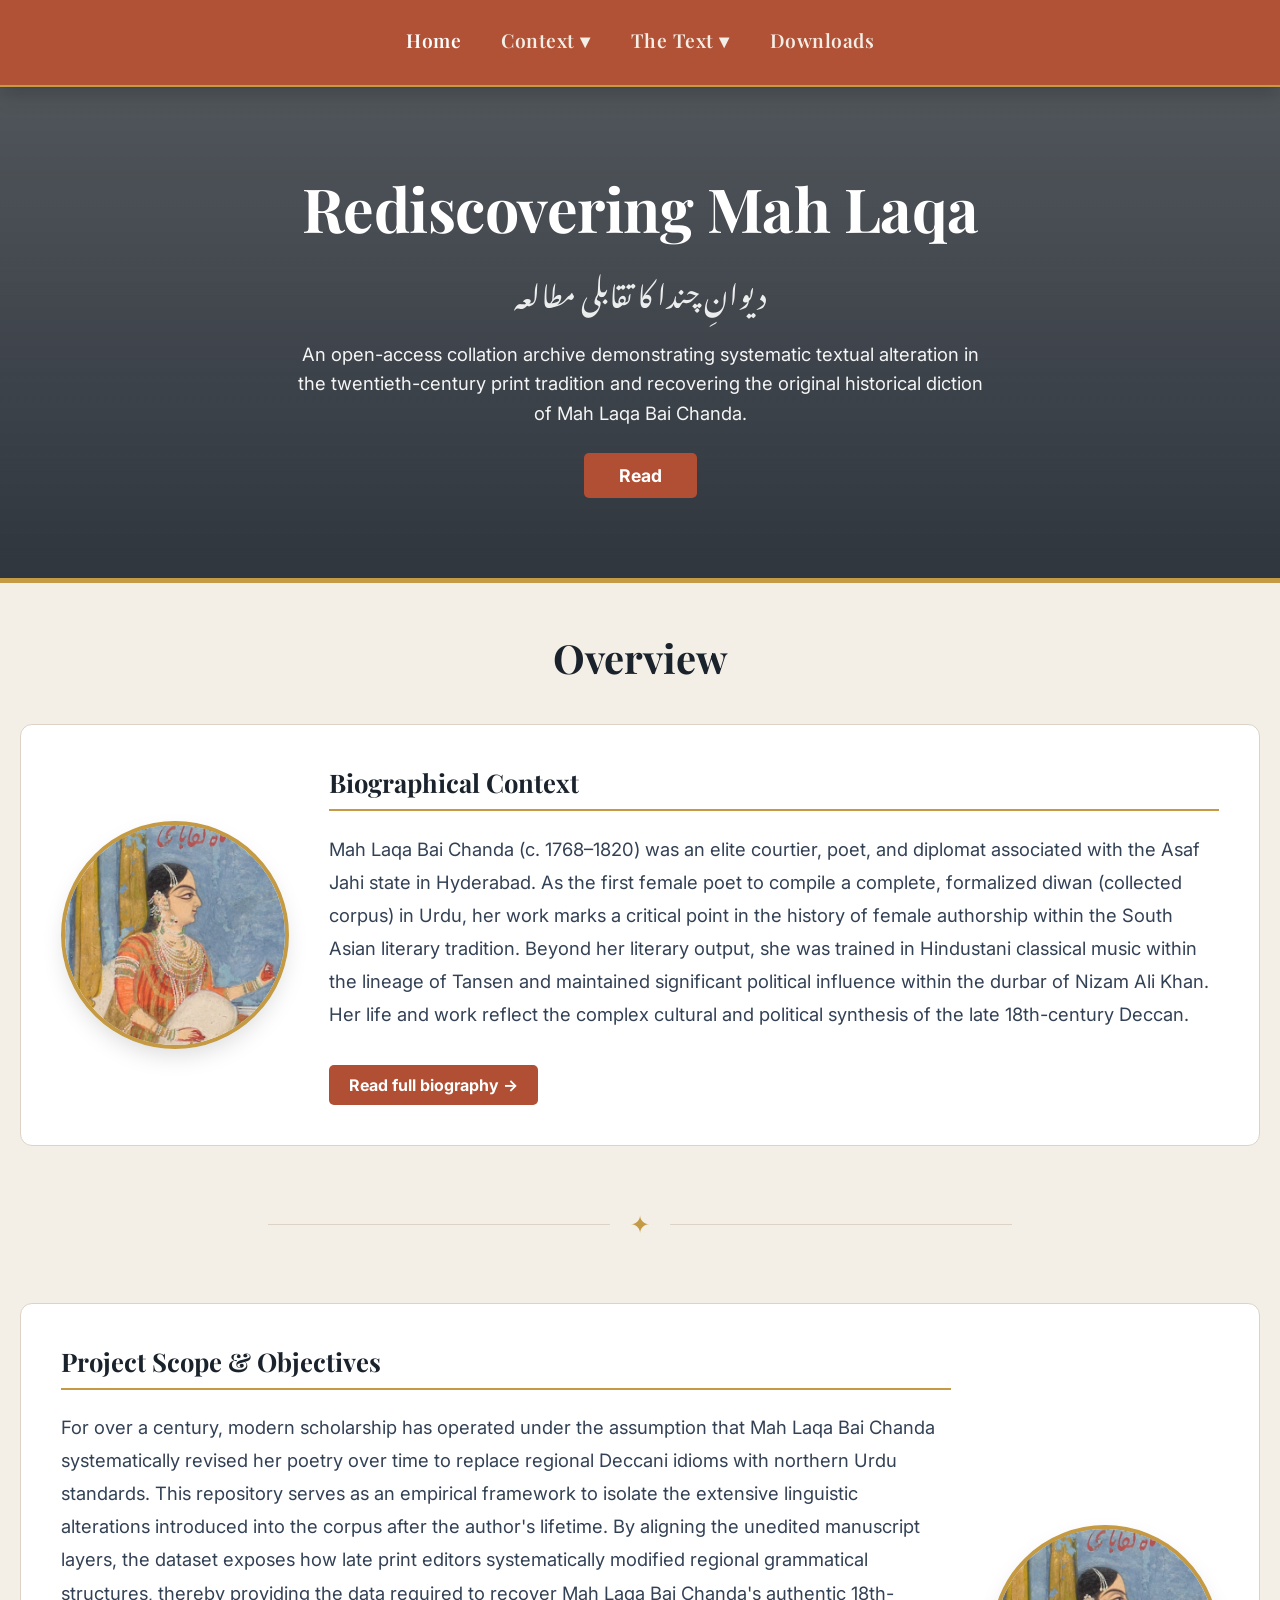
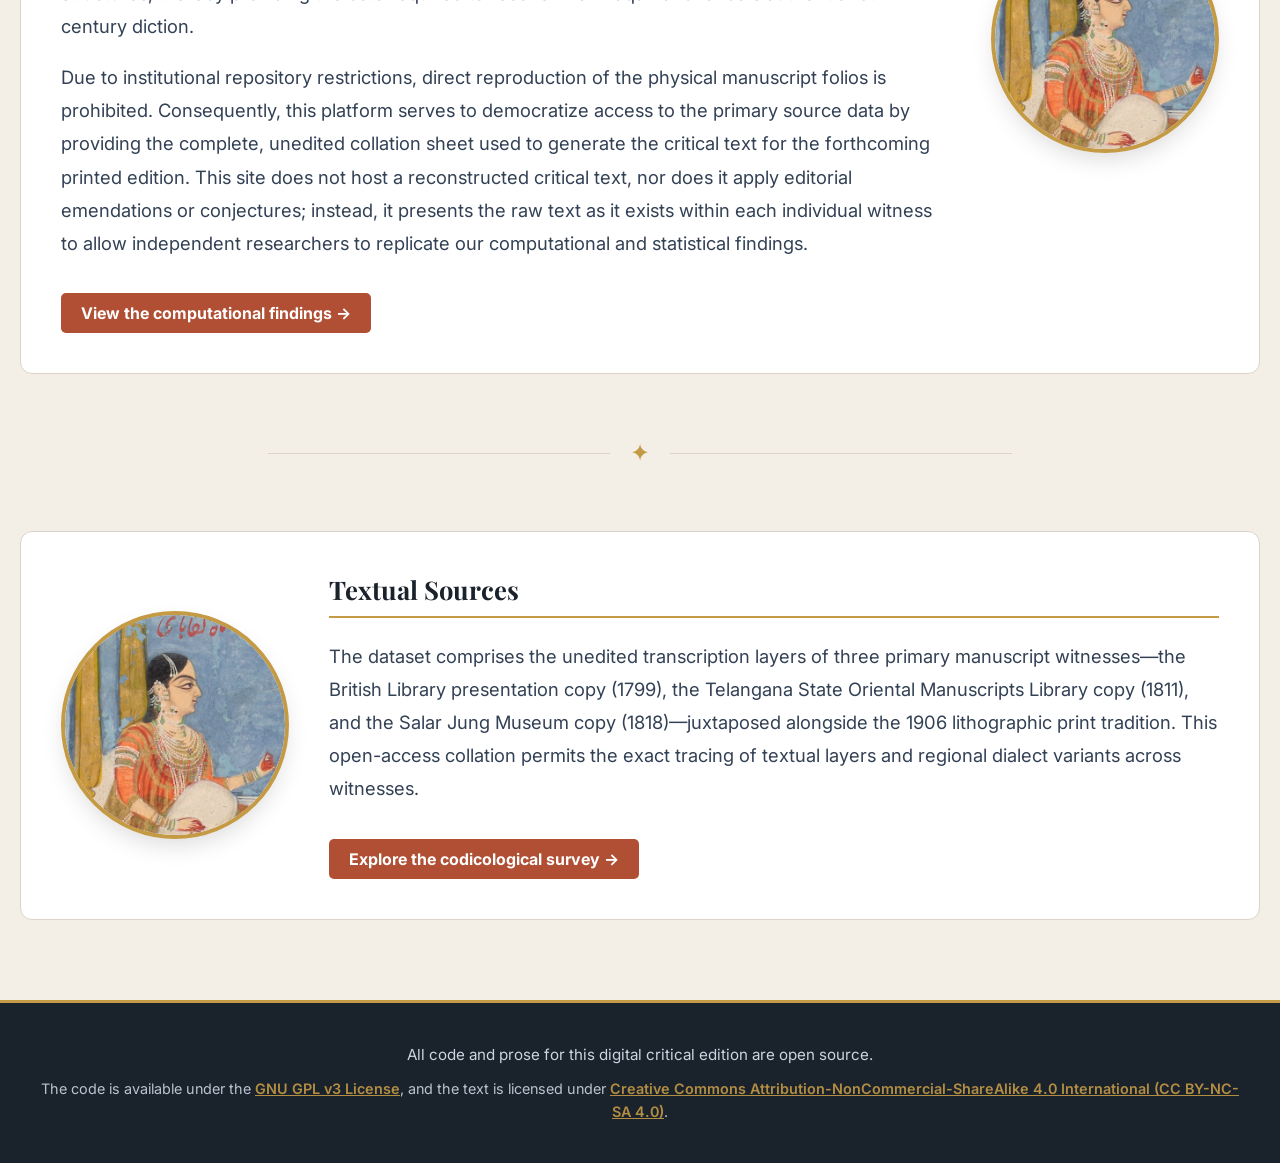
==== index.html @ 29f17f65 "adding more images to index page" ====
<!DOCTYPE html>
<html lang="en">
<head>
    <meta charset="UTF-8">
    <meta name="viewport" content="width=device-width, initial-scale=1.0">
    <title>Rediscovering Mah Laqa - A Critical Edition</title>
    <link rel="preconnect" href="https://fonts.googleapis.com">
    <link rel="preconnect" href="https://fonts.gstatic.com" crossorigin>
    <link href="https://fonts.googleapis.com/css2?family=Inter:wght@400;600;700&family=Playfair+Display:wght@600;700&family=Noto+Nastaliq+Urdu:wght@400;700&display=swap" rel="stylesheet">
    <link rel="stylesheet" href="style.css">
</head>
<body>

    <nav class="site-nav">
        <button class="menu-toggle" id="mobile-menu" aria-label="Toggle navigation">
            ☰
        </button>
        
        <ul class="nav-links" id="nav-links">
            <li><a href="index.html" class="active">Home</a></li>
            
            <li class="dropdown">
                <a href="#" class="dropbtn">Context ▾</a>
                <div class="dropdown-content">
                    <a href="about.html">About Mah Laqa</a>
                    <a href="bibliography.html">Bibliography & Links</a>
                    <a href="gallery.html">Visual Archive</a>
                </div>
            </li>

            <li class="dropdown">
                <a href="#" class="dropbtn">The Text ▾</a>
                <div class="dropdown-content">
                    <a href="sources.html">The Witnesses</a>
                    <a href="view.html">Interactive Collation</a>
                    <a href="analysis.html">Computational Analysis</a>
                </div>
            </li>

            <li><a href="downloads.html">Downloads</a></li>
        </ul>
    </nav>

    <div class="hero">
        <h1 style="font-family: 'Playfair Display', serif; font-size: 3.8rem; margin-bottom: 5px;">Rediscovering Mah Laqa</h1>
        <p style="font-family: 'Noto Nastaliq Urdu', serif; font-size: 1.8rem; direction: rtl; margin-top: 0; margin-bottom: 10px;">دیوانِ چندا کا تقابلی مطالعہ</p>
        <p style="font-family: 'Inter', sans-serif; font-size: 1.15rem; max-width: 700px; margin: 15px auto 25px auto; line-height: 1.6; opacity: 0.95;">
            An open-access collation archive demonstrating systematic textual alteration in the twentieth-century print tradition and recovering the original historical diction of Mah Laqa Bai Chanda.
        </p>
        <a href="view.html" style="display: inline-block; padding: 12px 35px; background: rgba(176, 79, 51, 1); color: white; text-decoration: none; border-radius: 5px; font-weight: bold; font-family: 'Inter', sans-serif; font-size: 1.1rem; transition: background-color 0.2s;">Read</a>
    </div>

    <div class="container">
        
        <h2 style="text-align: center; font-family: 'Playfair Display', serif; font-size: 2.5rem; color: var(--primary); margin-top: 20px; margin-bottom: 40px;">Overview</h2>
        
        <div class="bio-section">
            <img src="portrait.png" alt="Mah Laqa Bai Chanda" class="bio-image">
            <div>
                <h2 style="color: var(--primary); margin-top: 0; border-bottom: 2px solid var(--accent); padding-bottom: 10px; font-family: 'Playfair Display', serif; font-size: 1.6rem;">Biographical Context</h2>
                <p style="font-size: 1.15rem; line-height: 1.8;">Mah Laqa Bai Chanda (c. 1768–1820) was an elite courtier, poet, and diplomat associated with the Asaf Jahi state in Hyderabad. As the first female poet to compile a complete, formalized diwan (collected corpus) in Urdu, her work marks a critical point in the history of female authorship within the South Asian literary tradition. Beyond her literary output, she was trained in Hindustani classical music within the lineage of Tansen and maintained significant political influence within the durbar of Nizam Ali Khan. Her life and work reflect the complex cultural and political synthesis of the late 18th-century Deccan.</p>
                <a href="about.html" style="display: inline-block; margin-top: 15px; padding: 10px 20px; background: rgba(176, 79, 51, 1); color: white; text-decoration: none; border-radius: 5px; font-weight: bold; font-family: 'Inter', sans-serif;">Read full biography →</a>
            </div>
        </div>

        <div class="ornate-divider"><span>✦</span></div>

        <div class="bio-section bio-reverse">
            <img src="portrait.png" alt="Project Scope" class="bio-image">
            <div>
                <h2 style="color: var(--primary); margin-top: 0; border-bottom: 2px solid var(--accent); padding-bottom: 10px; font-family: 'Playfair Display', serif; font-size: 1.6rem;">Project Scope & Objectives</h2>
                <p style="font-size: 1.15rem; line-height: 1.8;">For over a century, modern scholarship has operated under the assumption that Mah Laqa Bai Chanda systematically revised her poetry over time to replace regional Deccani idioms with northern Urdu standards. This repository serves as an empirical framework to isolate the extensive linguistic alterations introduced into the corpus after the author's lifetime. By aligning the unedited manuscript layers, the dataset exposes how late print editors systematically modified regional grammatical structures, thereby providing the data required to recover Mah Laqa Bai Chanda's authentic 18th-century diction.</p>
                <p style="font-size: 1.15rem; line-height: 1.8;">Due to institutional repository restrictions, direct reproduction of the physical manuscript folios is prohibited. Consequently, this platform serves to democratize access to the primary source data by providing the complete, unedited collation sheet used to generate the critical text for the forthcoming printed edition. This site does not host a reconstructed critical text, nor does it apply editorial emendations or conjectures; instead, it presents the raw text as it exists within each individual witness to allow independent researchers to replicate our computational and statistical findings.</p>
                <a href="analysis.html" style="display: inline-block; margin-top: 15px; padding: 10px 20px; background: rgba(176, 79, 51, 1); color: white; text-decoration: none; border-radius: 5px; font-weight: bold; font-family: 'Inter', sans-serif;">View the computational findings →</a>
            </div>
        </div>

        <div class="ornate-divider"><span>✦</span></div>

        <div class="bio-section">
            <img src="portrait.png" alt="Textual Sources" class="bio-image">
            <div>
                <h2 style="color: var(--primary); margin-top: 0; border-bottom: 2px solid var(--accent); padding-bottom: 10px; font-family: 'Playfair Display', serif; font-size: 1.6rem;">Textual Sources</h2>
                <p style="font-size: 1.15rem; line-height: 1.8;">The dataset comprises the unedited transcription layers of three primary manuscript witnesses—the British Library presentation copy (1799), the Telangana State Oriental Manuscripts Library copy (1811), and the Salar Jung Museum copy (1818)—juxtaposed alongside the 1906 lithographic print tradition. This open-access collation permits the exact tracing of textual layers and regional dialect variants across witnesses.</p>
                <a href="sources.html" style="display: inline-block; margin-top: 15px; padding: 10px 20px; background: rgba(176, 79, 51, 1); color: white; text-decoration: none; border-radius: 5px; font-weight: bold; font-family: 'Inter', sans-serif;">Explore the codicological survey →</a>
            </div>
        </div>

    </div>

    <footer style="margin-top: 80px; padding: 40px 20px; background-color: var(--primary); color: #cbd5e1; text-align: center; font-size: 0.95rem; border-top: 3px solid var(--accent); line-height: 1.6; font-family: 'Inter', sans-serif;">
        <div style="max-width: 1200px; margin: 0 auto;">
            <p style="margin: 0 0 10px 0;">All code and prose for this digital critical edition are open source.</p>
            <p style="margin: 0; font-size: 0.9rem; opacity: 0.9;">
                The code is available under the <a href="https://www.gnu.org/licenses/gpl-3.0.html" target="_blank" rel="noopener" style="color: var(--accent); text-decoration: underline; font-weight: 600;">GNU GPL v3 License</a>, and the text is licensed under <a href="https://creativecommons.org/licenses/by-nc-sa/4.0/" target="_blank" rel="noopener" style="color: var(--accent); text-decoration: underline; font-weight: 600;">Creative Commons Attribution-NonCommercial-ShareAlike 4.0 International (CC BY-NC-SA 4.0)</a>.
            </p>
        </div>
    </footer>

    <script>
        document.addEventListener("DOMContentLoaded", function() {
            const mobileMenuBtn = document.getElementById('mobile-menu');
            const navLinks = document.getElementById('nav-links');

            if (mobileMenuBtn && navLinks) {
                ['click', 'touchstart'].forEach(function(evt) {
                    mobileMenuBtn.addEventListener(evt, function(e) {
                        e.preventDefault(); 
                        navLinks.classList.toggle('show');
                    }, { passive: false });
                });
            }
        });
    </script>
</body>
</html>
---- style.css ----
/* =========================================
   BASE STYLING & REFINED PALETTE
   ========================================= */
:root {
    /* Refined Primary: Deep Midnight Charcoal (Premium & Modern) */
    --primary: #1A222C;      
    --secondary: #334155;    /* Slate Grey for body text */
    --bg-color: #F4EFE6;     /* Terrace Cream/Parchment */
    --surface: #ffffff;      /* Pure white for table/cards */
    --border: #DCD3C6;       /* Warm Stone borders */
    --accent: #C49A45;       /* Mustard Gold (from Chanda's dupatta) */
}

body {
    font-family: 'Inter', -apple-system, BlinkMacSystemFont, sans-serif;
    margin: 0;
    padding: 0;
    background-color: var(--bg-color);
    color: var(--secondary);
    -webkit-font-smoothing: antialiased;
}

/* =========================================
   RESPONSIVE NAVIGATION & DROPDOWNS
   ========================================= */
.site-nav {
    background-color: rgba(176, 79, 51, 0.98); /* Terracotta Red */
    backdrop-filter: blur(12px);
    position: sticky;
    top: 0;
    z-index: 100;
    box-shadow: 0 4px 20px rgba(0,0,0,0.25);
    padding: 0 2rem;
    min-height: 85px; /* Taller, more substantial */
    display: flex;
    justify-content: center;
    align-items: center;
    border-bottom: 2px solid var(--accent); /* Gold strip */
}

.nav-links {
    list-style: none;
    margin: 0;
    padding: 0;
    display: flex;
    gap: 2.5rem;
    align-items: center;
}

.nav-links li {
    position: relative;
}

.nav-links a {
    color: #F4EFE6; /* Parchment color for inactive links */
    text-decoration: none;
    font-size: 1.2rem; /* Larger font */
    font-family: 'Playfair Display', serif; /* Elegant, scholarly serif font */
    font-weight: 600;
    letter-spacing: 0.5px;
    padding-bottom: 6px;
    transition: color 0.3s ease;
    display: block;
}

.nav-links a:hover, 
.nav-links a.active { 
    color: #ffffff; 
}

/* Dropdown Container Styling */
.dropdown-content {
    display: none;
    position: absolute;
    top: 100%;
    left: 50%;
    transform: translateX(-50%);
    background-color: #1A222C;
    min-width: 220px;
    box-shadow: 0 8px 24px rgba(0,0,0,0.3);
    border-radius: 8px;
    border: 1px solid var(--secondary);
    overflow: hidden;
    padding: 10px 0;
}

.dropdown-content a {
    padding: 12px 20px;
    font-size: 0.95rem;
    padding-bottom: 12px; /* Reset the active underline padding */
    font-family: 'Inter', -apple-system, BlinkMacSystemFont, sans-serif; /* Keep dropdowns clean and modern */
}

.dropdown-content a:hover {
    background-color: var(--secondary);
    color: var(--accent);
}

/* Show dropdown on hover */
.dropdown:hover .dropdown-content {
    display: block;
}

/* Mobile Hamburger Button (Hidden on Desktop) */
.menu-toggle {
    display: none;
    background: none;
    border: none;
    color: white;
    font-size: 2rem;
    cursor: pointer;
}

/* --- MOBILE RESPONSIVENESS --- */
@media screen and (max-width: 850px) {
    .site-nav {
        justify-content: flex-end; /* Push hamburger to the right */
        padding: 1rem 2rem;
    }

    .menu-toggle {
        display: block;
    }

    .nav-links {
        display: none; /* Hidden by default on mobile */
        flex-direction: column;
        position: absolute;
        top: 100%;
        left: 0;
        width: 100%;
        background-color: rgba(176, 79, 51, 0.98); /* Terracotta */
        padding: 1rem 0 2rem 0;
        gap: 1.5rem;
        border-top: 1px solid var(--secondary);
    }

    /* JavaScript will add this class when the button is clicked */
    .nav-links.show {
        display: flex !important;
    }

    .dropdown-content {
        position: relative;
        top: 0;
        left: 0;
        transform: none;
        box-shadow: none;
        border: none;
        background-color: transparent;
        padding-left: 1rem;
    }

    .dropdown:hover .dropdown-content {
        display: block;
    }
}

/* =========================================
   HERO (Miniature Background)
   ========================================= */
.hero {
    background: linear-gradient(rgba(26, 34, 44, 0.75), rgba(26, 34, 44, 0.9)), url('header.jpg');
    background-size: cover;
    background-position: center 20%;
    color: white;
    text-align: center;
    padding: 5rem 1rem;
    margin-bottom: 3rem;
    border-bottom: 5px solid var(--accent); 
}

.hero h1 { margin: 0; font-size: 3.2rem; font-weight: 700; letter-spacing: -0.5px; }
.hero p { margin-top: 12px; font-size: 1.2rem; font-weight: 400; opacity: 0.9; }

/* =========================================
   CUSTOM HOMEPAGE LAYOUTS
   ========================================= */
.bio-section {
    display: flex;
    align-items: center;
    gap: 40px;
    background: white;
    padding: 40px;
    border-radius: 12px;
    border: 1px solid var(--border);
    margin-bottom: 40px;
}

.bio-image {
    width: 220px;
    height: 220px;
    border-radius: 50%; /* Makes the square image a perfect circle */
    object-fit: cover;
    border: 4px solid var(--accent); /* Gold ring around the portrait */
    box-shadow: 0 10px 25px -5px rgba(0,0,0,0.15);
    flex-shrink: 0;
}

/* Helper class for alternating right-aligned images */
.bio-reverse {
    flex-direction: row-reverse;
}

/* Ensure mobile stacking keeps the image on top */
@media screen and (max-width: 850px) {
    .bio-reverse {
        flex-direction: column; 
    }
}

/* Makes the bio section stack neatly on mobile phones */
@media screen and (max-width: 850px) {
    .bio-section {
        flex-direction: column;
        text-align: center;
    }
}

/* =========================================
   MODERN APP CONTROLS 
   ========================================= */
.container {
    max-width: 1400px;
    margin: 0 auto 4rem auto;
    padding: 0 20px;
}

.controls {
    background: var(--surface);
    padding: 20px 30px;
    border-radius: 12px;
    box-shadow: 0 4px 6px -1px rgba(0, 0, 0, 0.05);
    margin-bottom: 25px;
    display: flex;
    justify-content: center;
    gap: 15px;
    align-items: center;
    border: 1px solid var(--border);
    flex-wrap: wrap;
}

.control-label { font-weight: 600; color: var(--primary); margin-right: 10px; }

/* Styled Checkbox "Pills" */
.controls label {
    display: flex;
    align-items: center;
    padding: 8px 16px;
    background-color: var(--bg-color);
    border: 1px solid var(--border);
    border-radius: 30px;
    cursor: pointer;
    font-size: 0.95rem;
    font-weight: 600;
    color: var(--secondary);
    transition: all 0.2s ease;
    user-select: none;
}

.controls label:hover { background-color: #fbebc8; border-color: var(--accent); }

.controls input[type="checkbox"] {
    accent-color: var(--accent);
    width: 16px;
    height: 16px;
    margin-right: 8px;
    cursor: pointer;
}

/* =========================================
   SLEEK DATA TABLE 
   ========================================= */
.table-wrapper {
    overflow-x: auto;
    background: var(--surface);
    border-radius: 12px;
    box-shadow: 0 10px 25px -5px rgba(0, 0, 0, 0.05);
    border: 1px solid var(--border);
}

table {
    width: 100%;
    border-collapse: separate;
    border-spacing: 0;
}

th {
    background-color: var(--primary); 
    color: #f8fafc;
    font-size: 1rem;
    font-weight: 600;
    padding: 20px;
    text-align: center;
    position: sticky;
    top: 0px; 
    z-index: 10;
    letter-spacing: 0.5px;
}

td {
    /* Increased top padding from 20px to 35px to give Nastaliq ascenders room to breathe */
    padding: 35px 24px 20px 24px; 
    border-bottom: 1px solid var(--border);
    vertical-align: middle;
}

tr:last-child td { border-bottom: none; }
tr:hover td { background-color: #FAFCFF; } 

.id-col {
    text-align: center;
    color: #64748b;
    font-family: monospace;
    font-size: 1.1rem;
    font-weight: 600;
}

/* =========================================
   PROPER NASTALIQ TYPOGRAPHY & DIFFS
   ========================================= */
.urdu-text {
    font-family: 'Noto Nastaliq Urdu', serif; 
    font-size: 24px;
    line-height: 2.8;
    text-align: right;
    direction: rtl;
    white-space: nowrap; 
    min-width: 250px;
}

span.diff {
    padding: 2px 8px;
    border-radius: 6px;
    font-weight: 700;
}

/* Diff Colors mapped to the painting's pigments */
span.diff-anchor { background-color: #E2EFE5; color: #275734; } /* Forest Green (Seated Musician) */
span.diff-gm { background-color: #FADEDE; color: #962828; }     /* Crimson (Carpet/GM Corruption) */
span.diff-var1 { background-color: #FBEBC8; color: #8A611C; }   /* Mustard Gold (Dupatta) */
span.diff-var2 { background-color: #DBE6FE; color: #1A2B56; }   /* Lapis Blue (Night Sky) */
span.diff-var3 { background-color: #F9E1E8; color: #832247; }   /* Magenta/Pink (Standing Musician) */

.hide-col { display: none; }

/* =========================================
   ORNATE SECTION DIVIDER
   ========================================= */
.ornate-divider {
    text-align: center;
    margin: 4rem auto;
    position: relative;
    width: 60%; /* Keeps the line from stretching too far */
}

.ornate-divider::before {
    content: "";
    position: absolute;
    top: 50%;
    left: 0;
    width: 100%;
    border-bottom: 1px solid var(--border);
    z-index: 1;
}

.ornate-divider span {
    position: relative;
    z-index: 2;
    background-color: var(--bg-color); /* Matches the page background to "cut" the line */
    padding: 0 20px;
    color: var(--accent);
    font-size: 1.5rem;
}
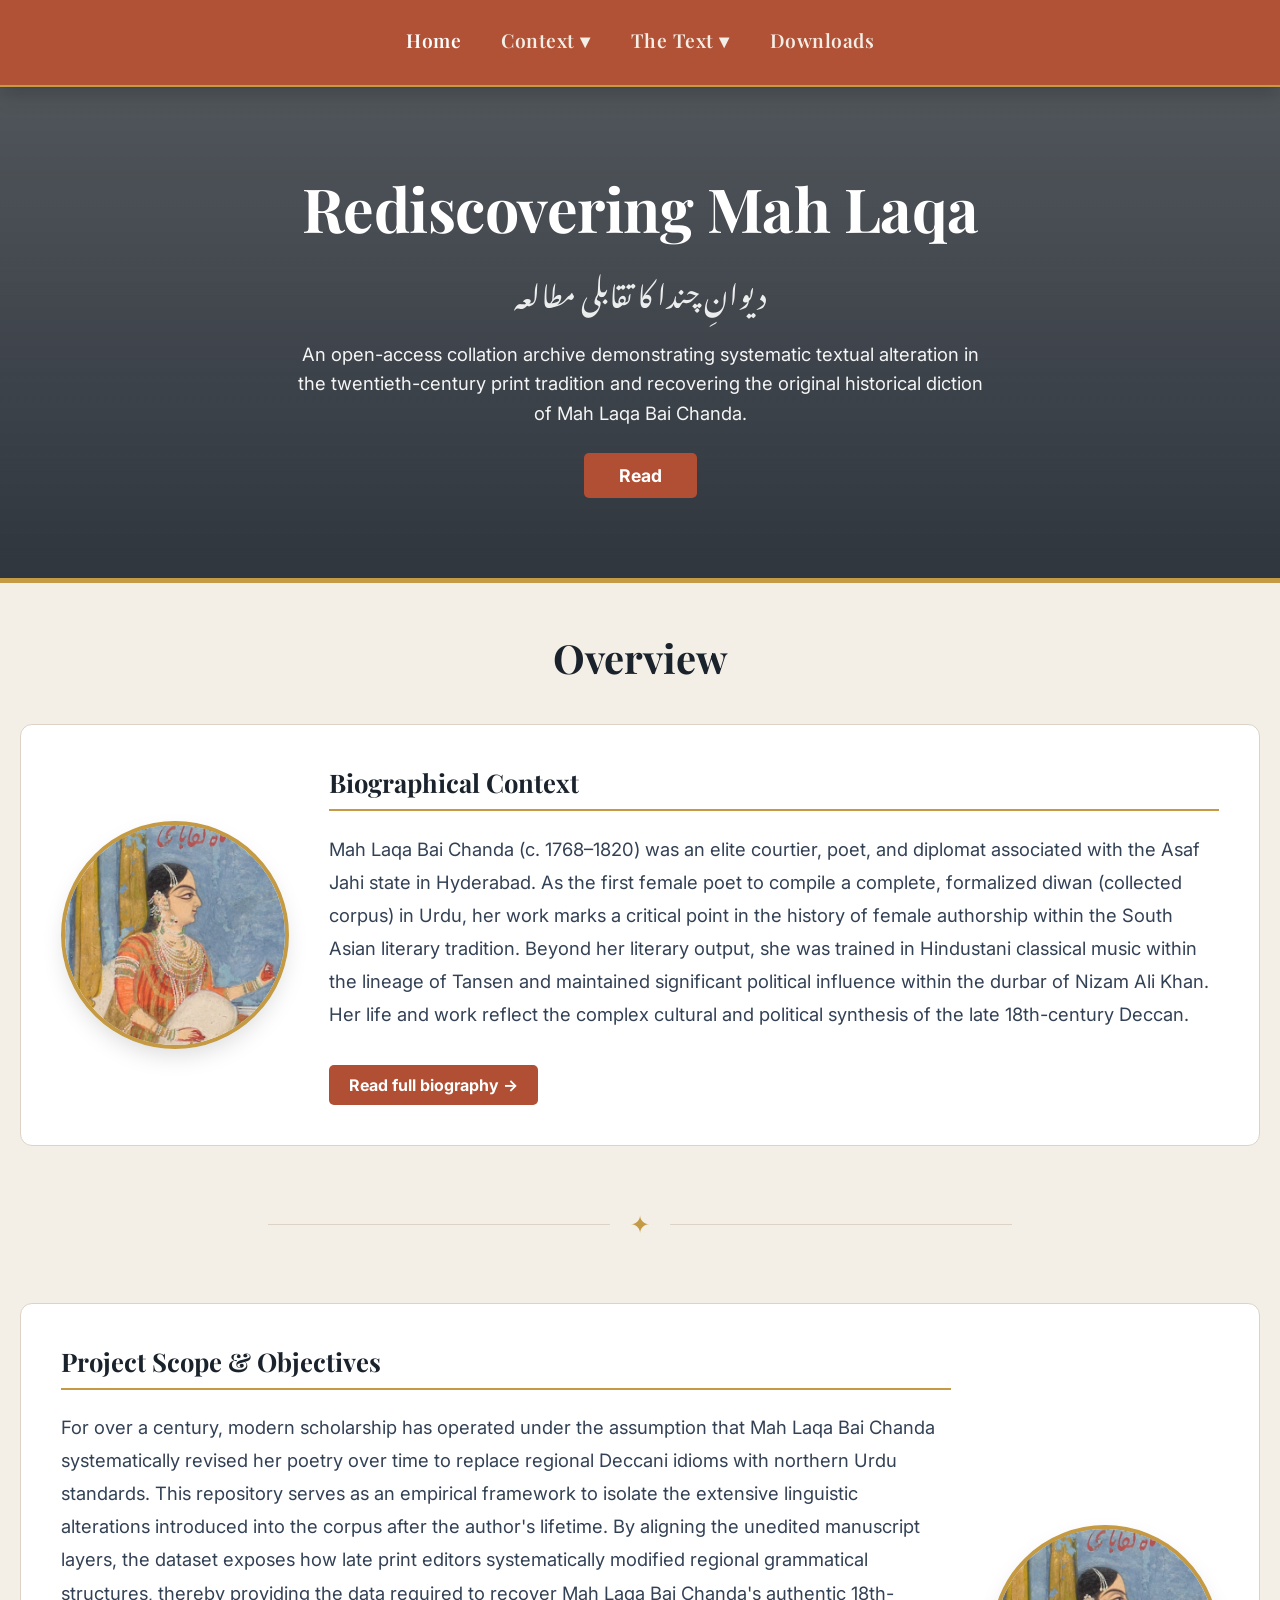
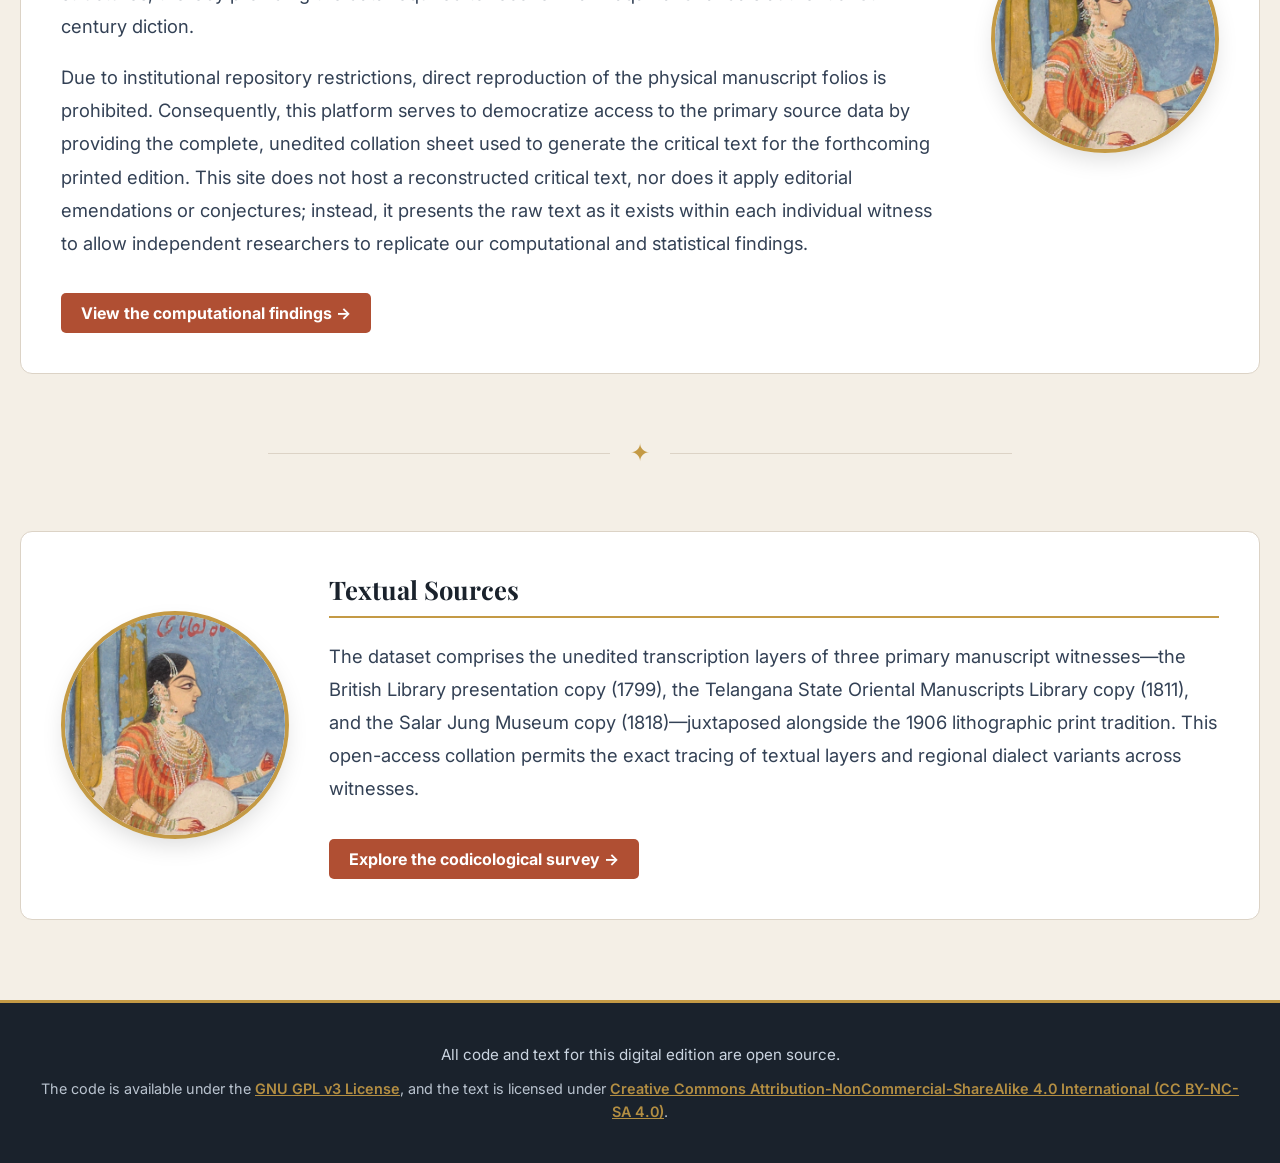
==== commit 7771270f: "improving basic text" ====
--- a/index.html
+++ b/index.html
@@ -90,7 +90,7 @@
 
     <footer style="margin-top: 80px; padding: 40px 20px; background-color: var(--primary); color: #cbd5e1; text-align: center; font-size: 0.95rem; border-top: 3px solid var(--accent); line-height: 1.6; font-family: 'Inter', sans-serif;">
         <div style="max-width: 1200px; margin: 0 auto;">
-            <p style="margin: 0 0 10px 0;">All code and prose for this digital critical edition are open source.</p>
+            <p style="margin: 0 0 10px 0;">All code and text for this digital edition are open source.</p>
             <p style="margin: 0; font-size: 0.9rem; opacity: 0.9;">
                 The code is available under the <a href="https://www.gnu.org/licenses/gpl-3.0.html" target="_blank" rel="noopener" style="color: var(--accent); text-decoration: underline; font-weight: 600;">GNU GPL v3 License</a>, and the text is licensed under <a href="https://creativecommons.org/licenses/by-nc-sa/4.0/" target="_blank" rel="noopener" style="color: var(--accent); text-decoration: underline; font-weight: 600;">Creative Commons Attribution-NonCommercial-ShareAlike 4.0 International (CC BY-NC-SA 4.0)</a>.
             </p>
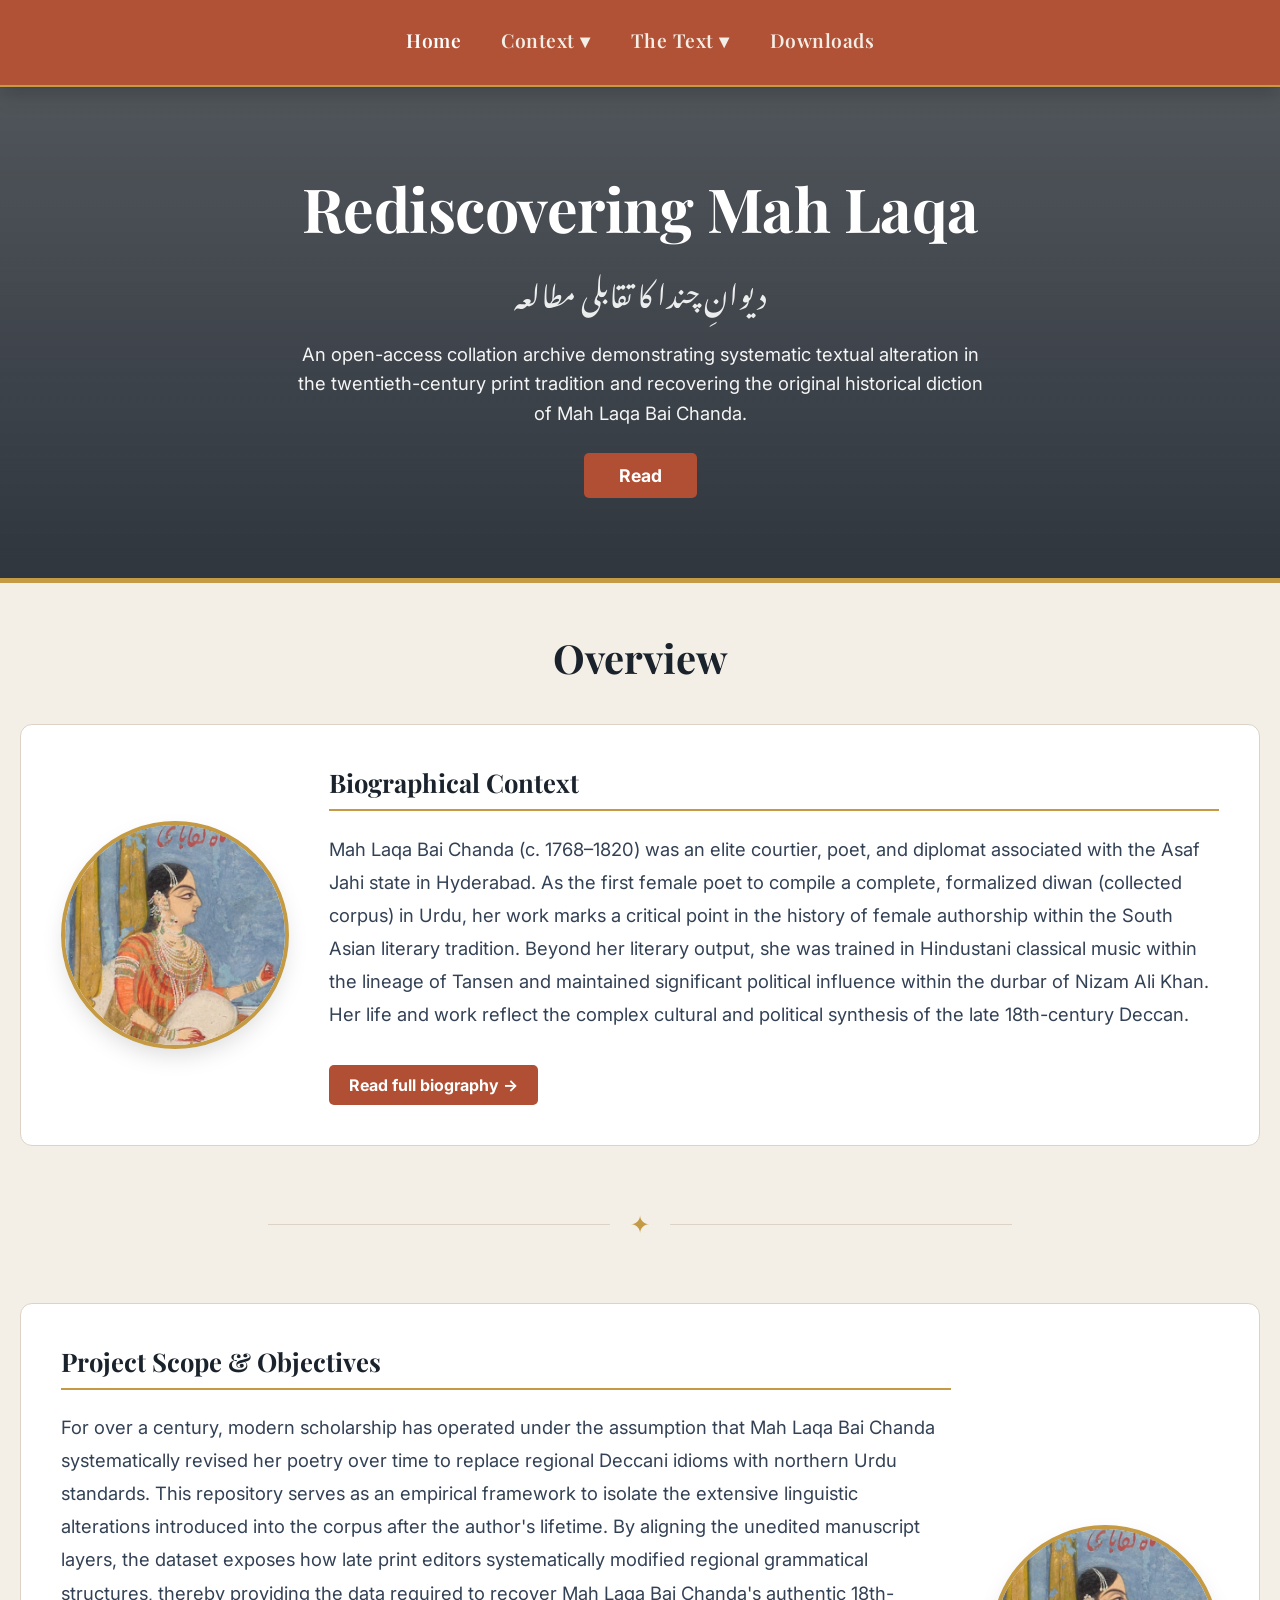
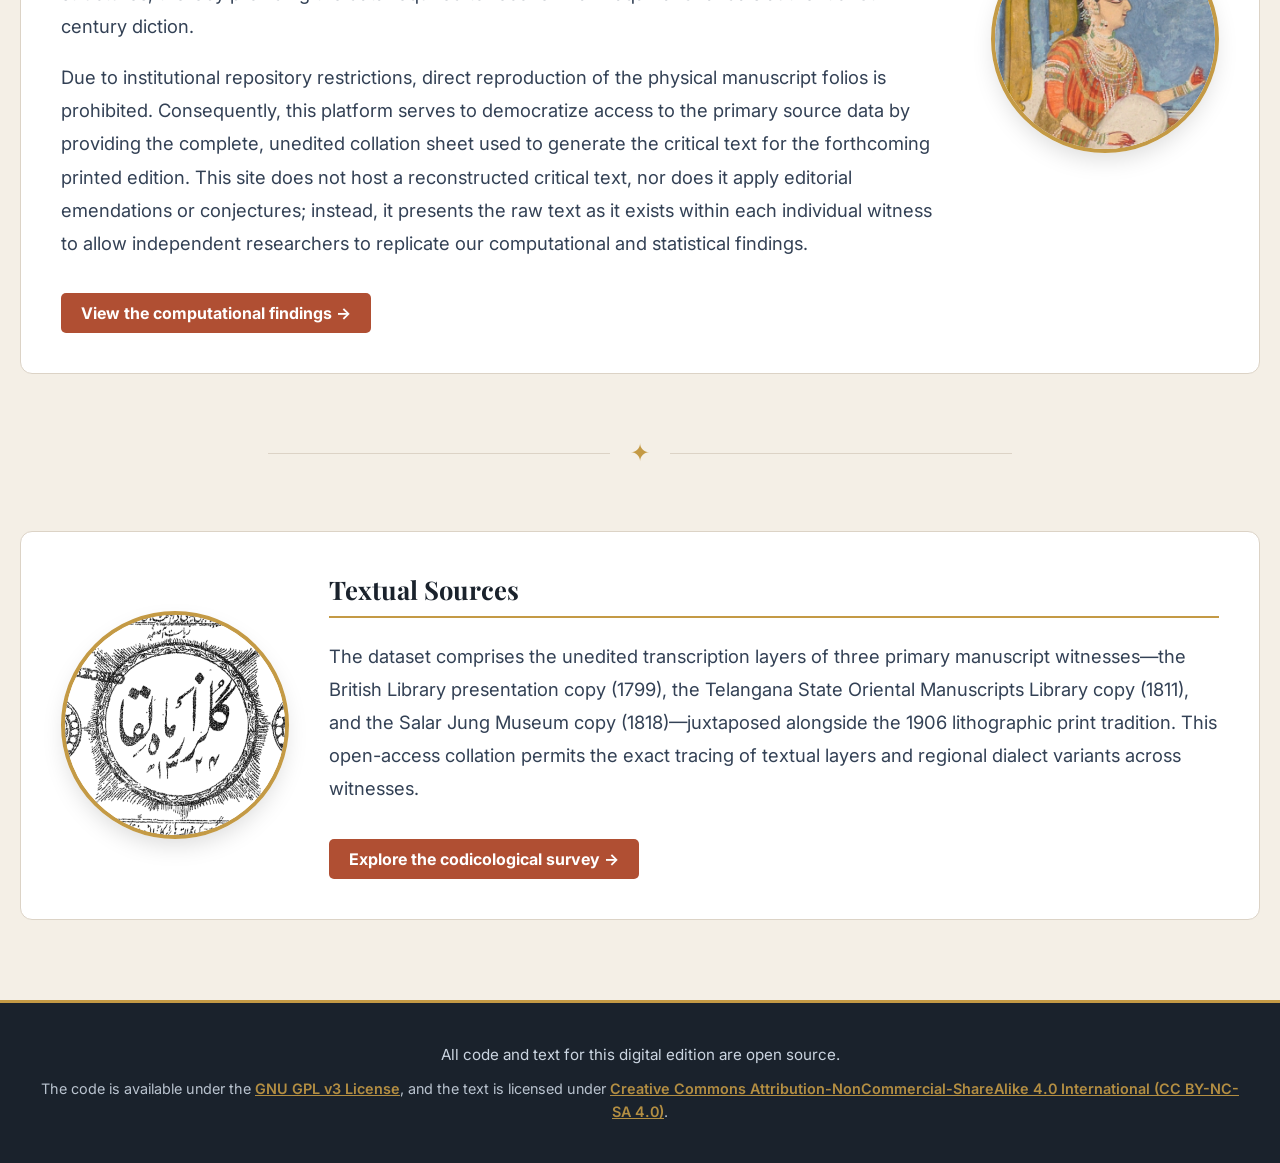
==== commit 34278812: "update image on index page" ====
--- a/index.html
+++ b/index.html
@@ -78,7 +78,7 @@
         <div class="ornate-divider"><span>✦</span></div>
 
         <div class="bio-section">
-            <img src="portrait.png" alt="Textual Sources" class="bio-image">
+            <img src="gulzar.png" alt="Textual Sources" class="bio-image">
             <div>
                 <h2 style="color: var(--primary); margin-top: 0; border-bottom: 2px solid var(--accent); padding-bottom: 10px; font-family: 'Playfair Display', serif; font-size: 1.6rem;">Textual Sources</h2>
                 <p style="font-size: 1.15rem; line-height: 1.8;">The dataset comprises the unedited transcription layers of three primary manuscript witnesses—the British Library presentation copy (1799), the Telangana State Oriental Manuscripts Library copy (1811), and the Salar Jung Museum copy (1818)—juxtaposed alongside the 1906 lithographic print tradition. This open-access collation permits the exact tracing of textual layers and regional dialect variants across witnesses.</p>
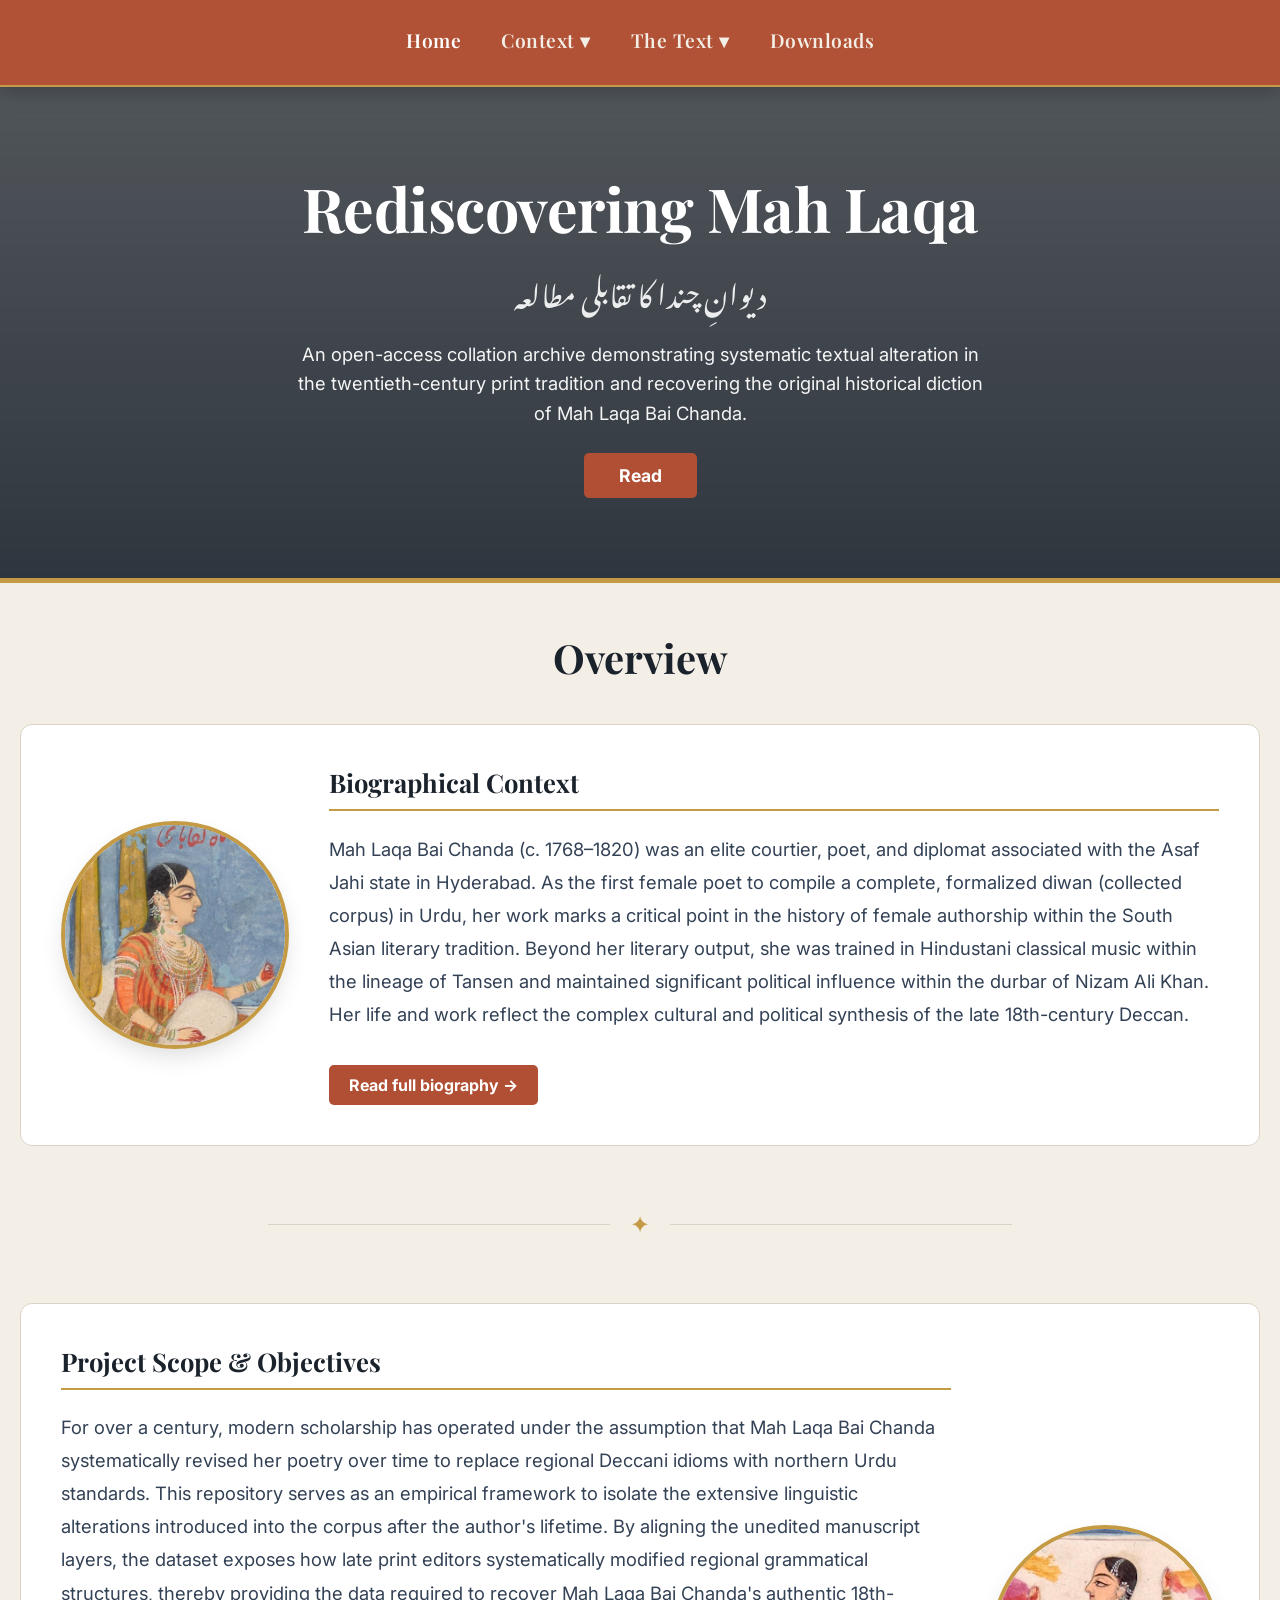
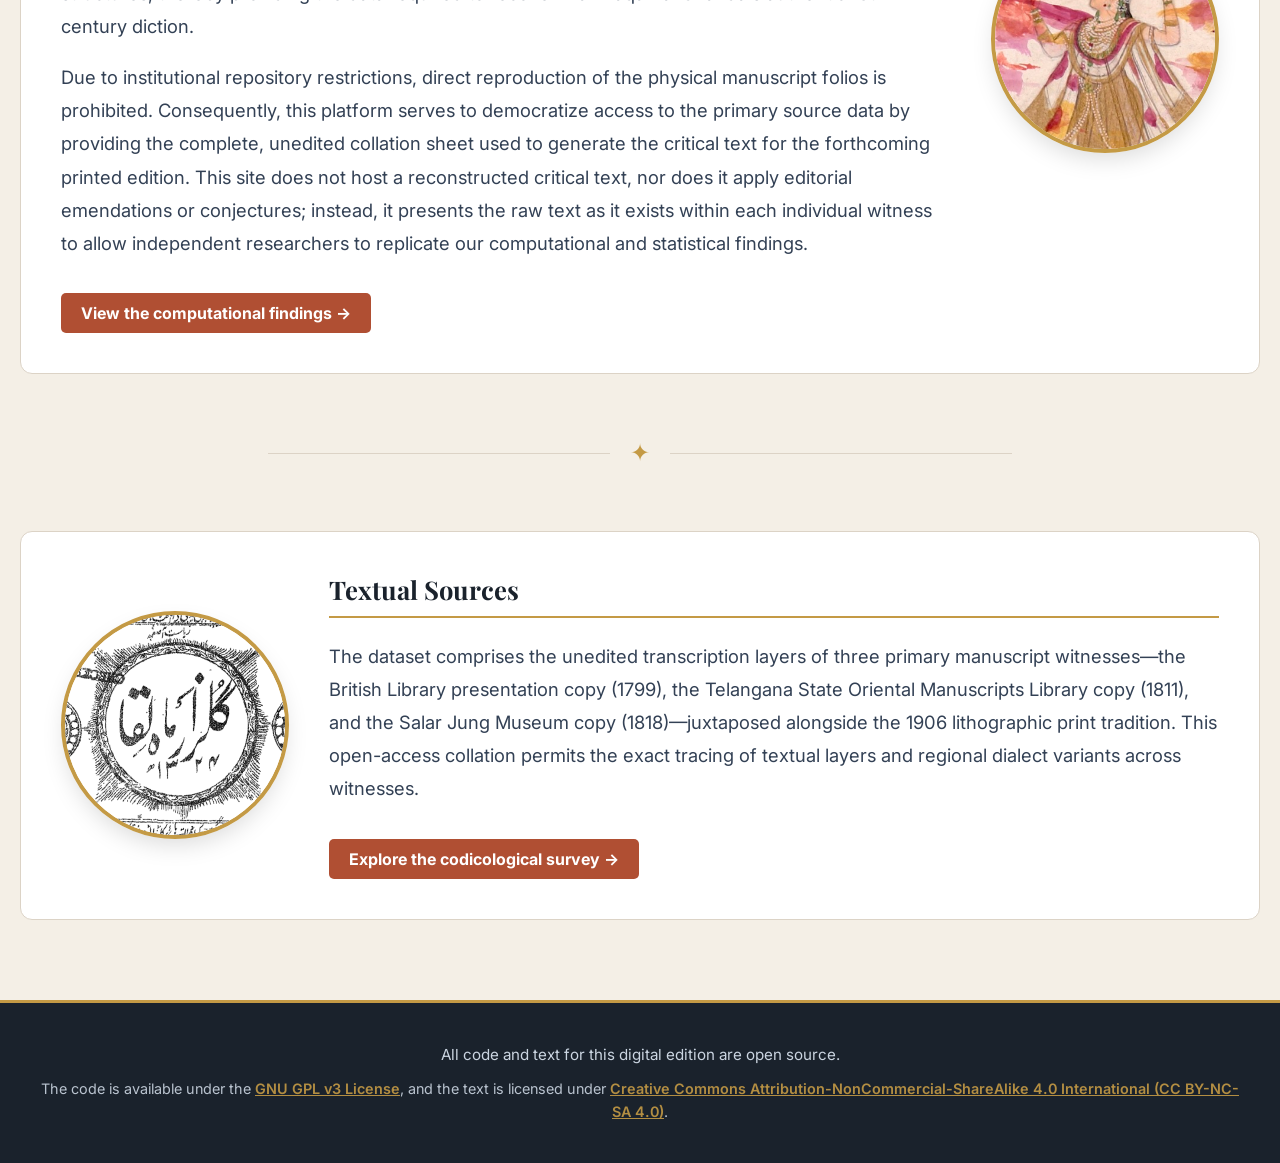
==== commit e1a2195f: "Replace portrait image with mahlaqa-holi.jpeg" ====
--- a/index.html
+++ b/index.html
@@ -66,7 +66,7 @@
         <div class="ornate-divider"><span>✦</span></div>
 
         <div class="bio-section bio-reverse">
-            <img src="portrait.png" alt="Project Scope" class="bio-image">
+            <img src="mahlaqa-holi.jpeg" alt="Project Scope" class="bio-image">
             <div>
                 <h2 style="color: var(--primary); margin-top: 0; border-bottom: 2px solid var(--accent); padding-bottom: 10px; font-family: 'Playfair Display', serif; font-size: 1.6rem;">Project Scope & Objectives</h2>
                 <p style="font-size: 1.15rem; line-height: 1.8;">For over a century, modern scholarship has operated under the assumption that Mah Laqa Bai Chanda systematically revised her poetry over time to replace regional Deccani idioms with northern Urdu standards. This repository serves as an empirical framework to isolate the extensive linguistic alterations introduced into the corpus after the author's lifetime. By aligning the unedited manuscript layers, the dataset exposes how late print editors systematically modified regional grammatical structures, thereby providing the data required to recover Mah Laqa Bai Chanda's authentic 18th-century diction.</p>
@@ -113,4 +113,4 @@
         });
     </script>
 </body>
-</html>+</html>
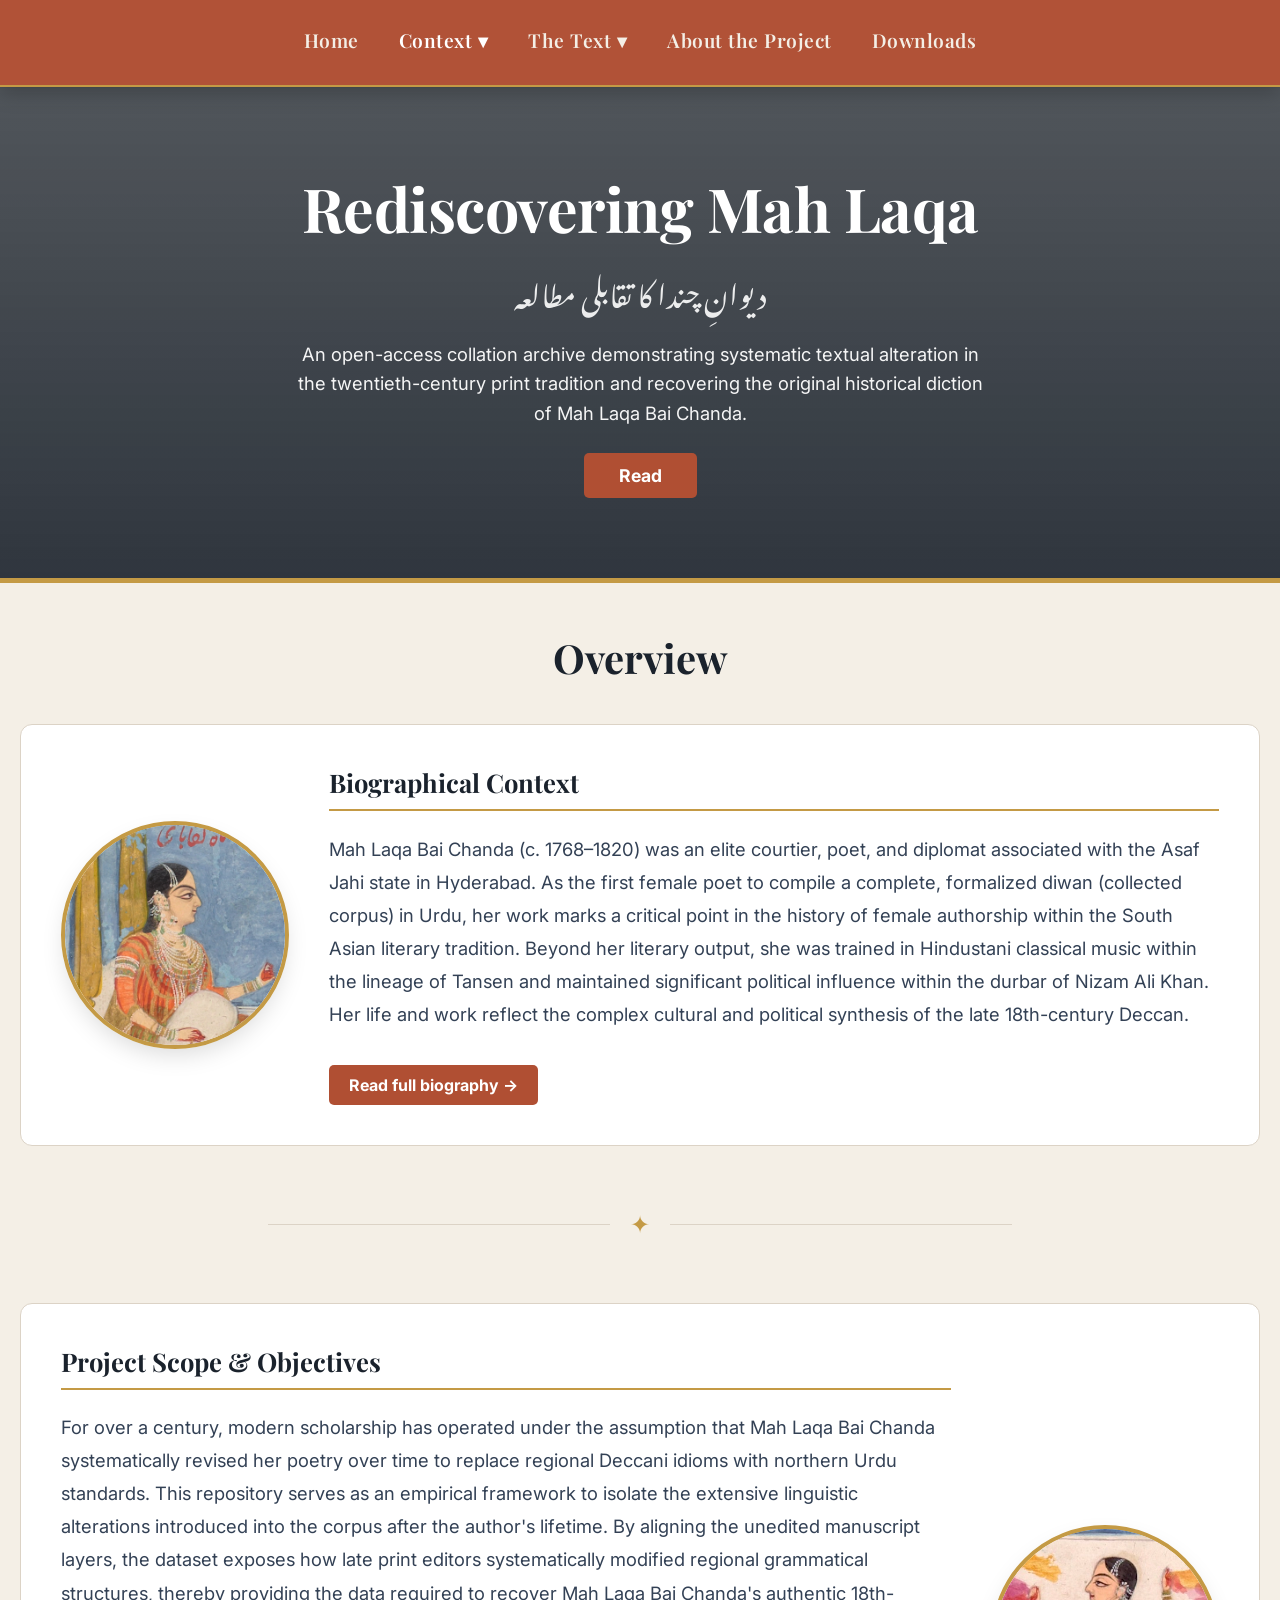
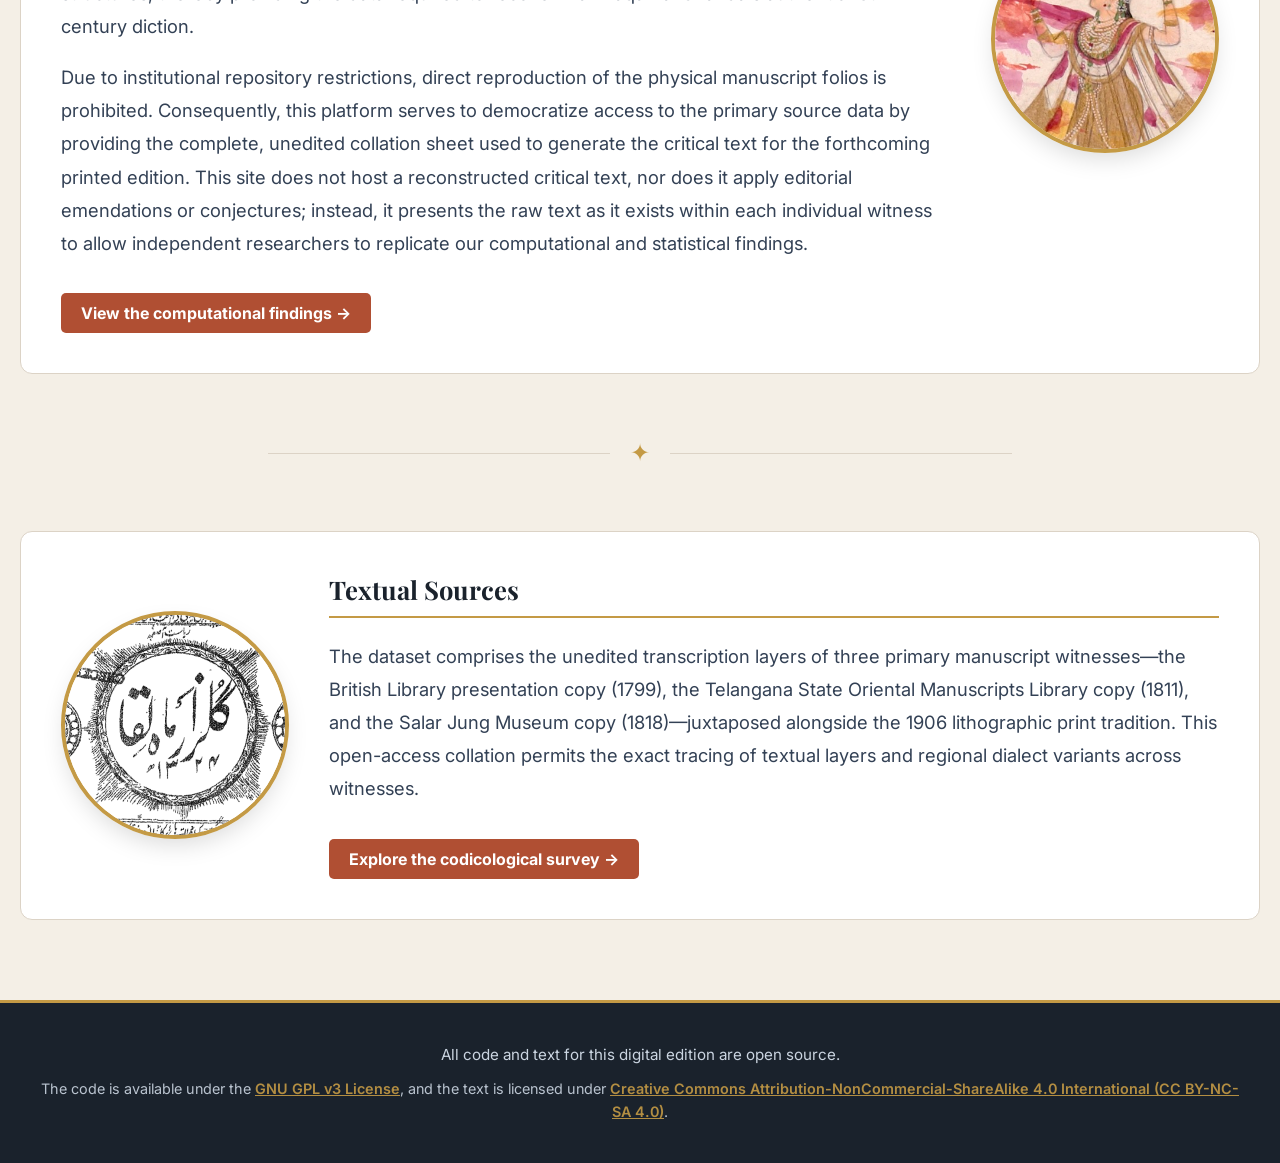
==== commit 9114a15a: "adding about project page to nav-bar" ====
--- a/index.html
+++ b/index.html
@@ -11,16 +11,18 @@
 </head>
 <body>
 
+    <!-- NAVIGATION -->
+         <!-- NAVIGATION -->
     <nav class="site-nav">
         <button class="menu-toggle" id="mobile-menu" aria-label="Toggle navigation">
             ☰
         </button>
         
         <ul class="nav-links" id="nav-links">
-            <li><a href="index.html" class="active">Home</a></li>
+            <li><a href="index.html">Home</a></li>
             
             <li class="dropdown">
-                <a href="#" class="dropbtn">Context ▾</a>
+                <a href="#" class="dropbtn active" style="color: #ffffff;">Context ▾</a>
                 <div class="dropdown-content">
                     <a href="about.html">About Mah Laqa</a>
                     <a href="bibliography.html">Bibliography & Links</a>
@@ -36,7 +38,7 @@
                     <a href="analysis.html">Computational Analysis</a>
                 </div>
             </li>
-
+            <li><a href="about-project.html">About the Project</a></li>
             <li><a href="downloads.html">Downloads</a></li>
         </ul>
     </nav>
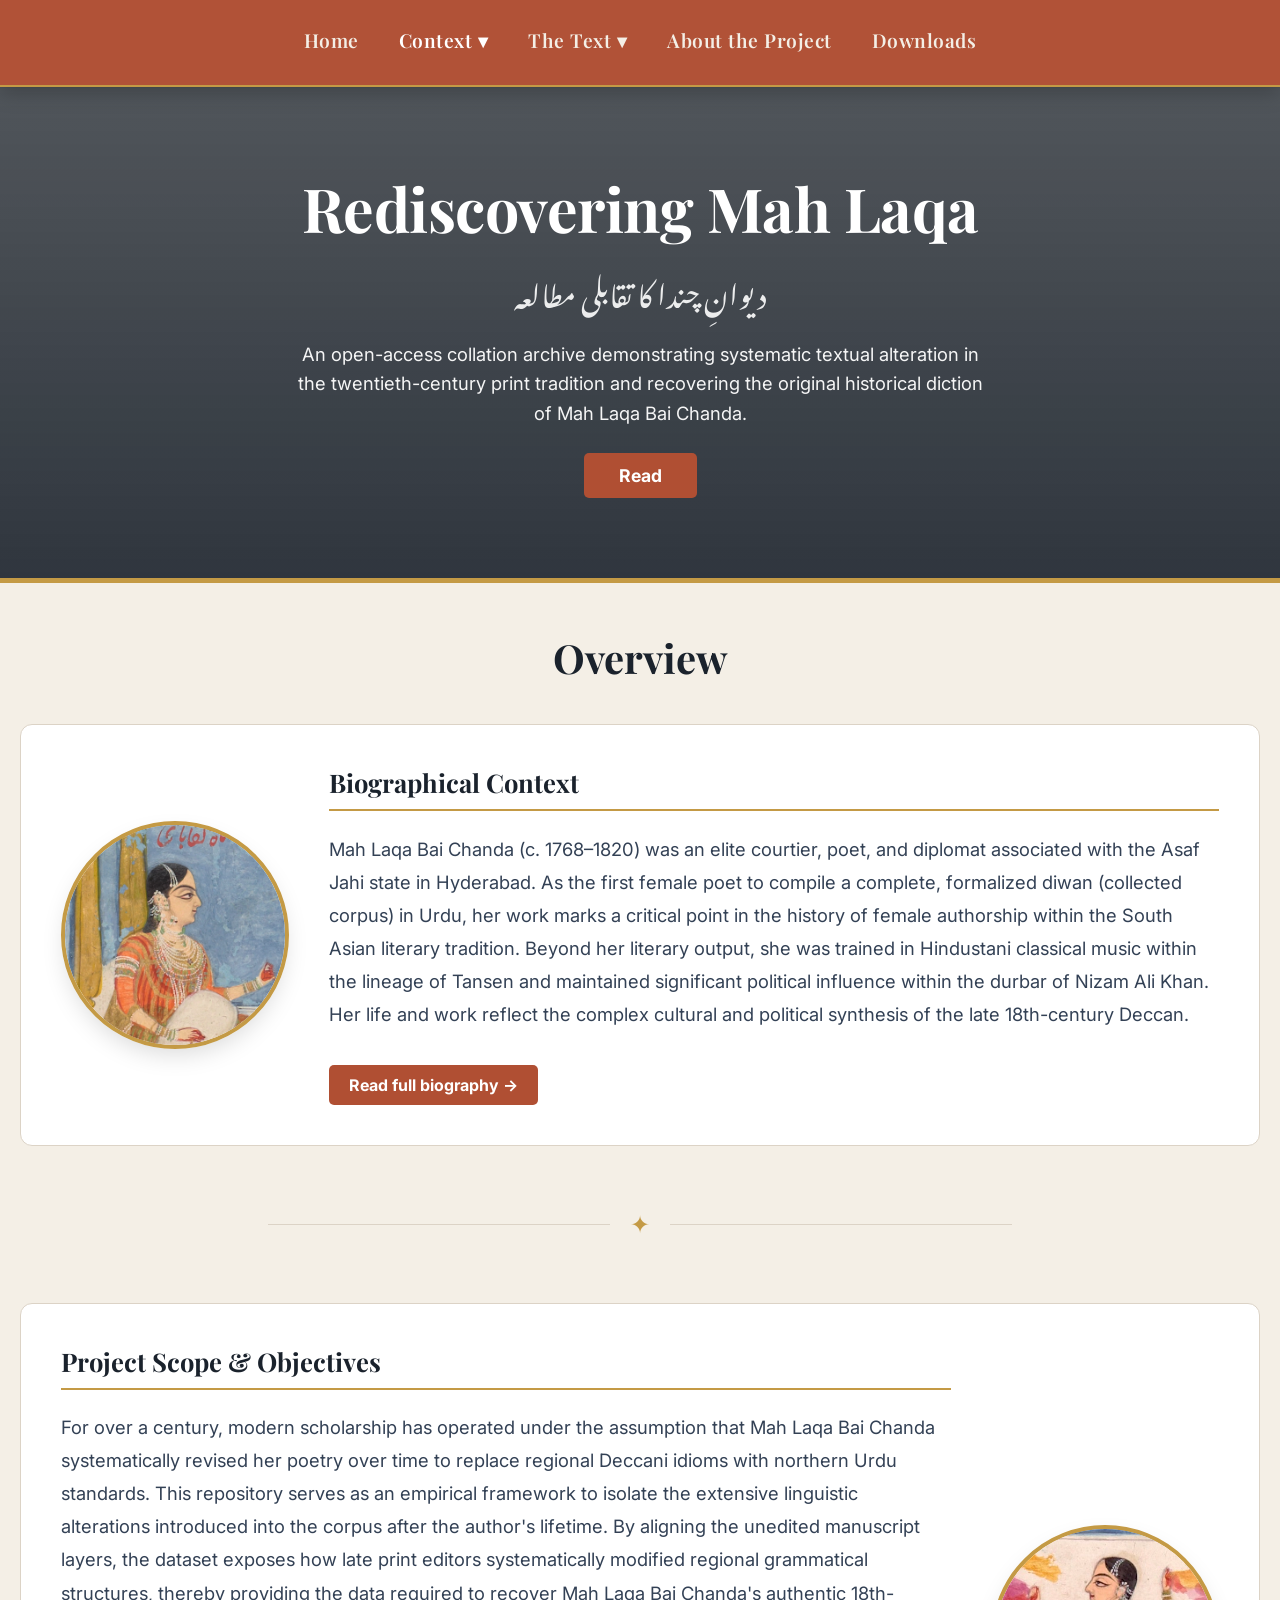
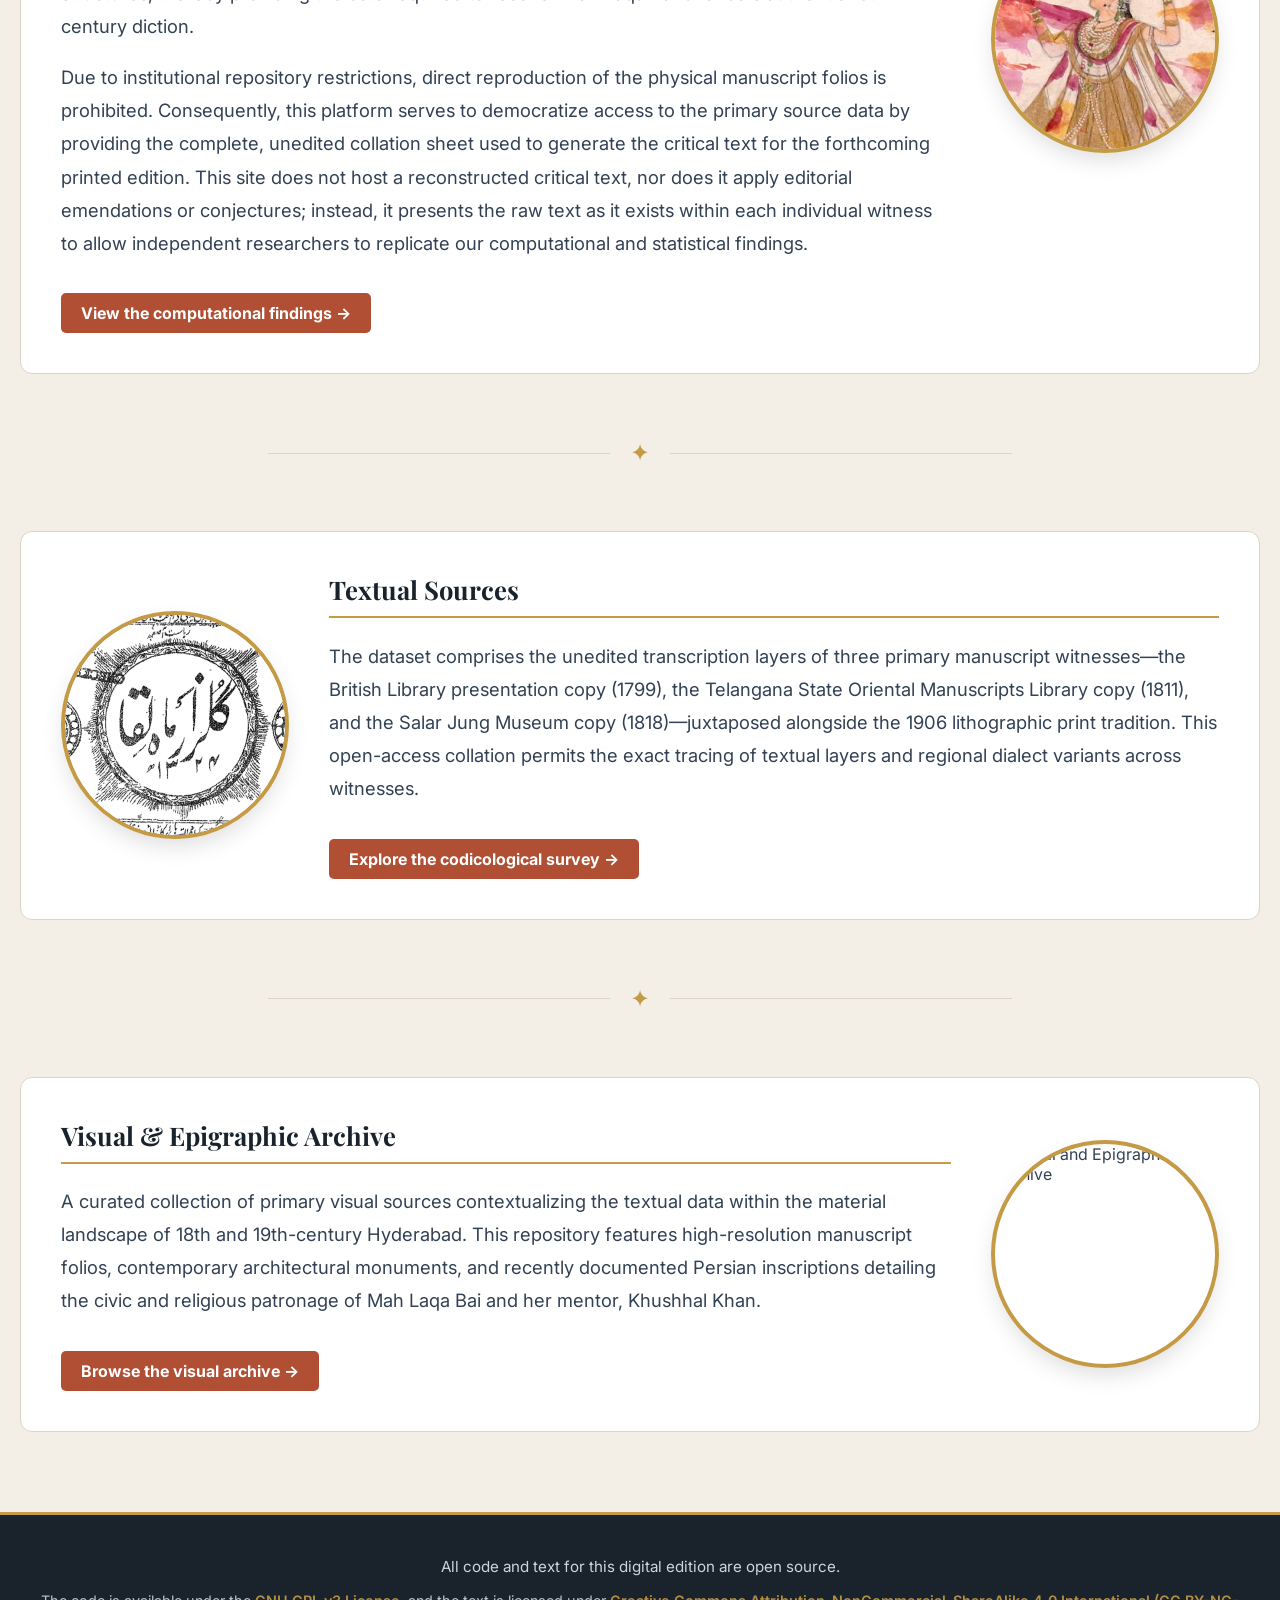
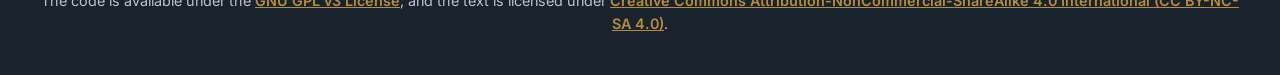
==== commit 74ebfedd: "Add bio section with visual and epigraphic archive details to index.html" ====
--- a/index.html
+++ b/index.html
@@ -11,8 +11,6 @@
 </head>
 <body>
 
-    <!-- NAVIGATION -->
-         <!-- NAVIGATION -->
     <nav class="site-nav">
         <button class="menu-toggle" id="mobile-menu" aria-label="Toggle navigation">
             ☰
@@ -88,6 +86,17 @@
             </div>
         </div>
 
+        <div class="ornate-divider"><span>✦</span></div>
+
+        <div class="bio-section bio-reverse">
+            <img src="Mausoleum of Mah Laqa Bai.jpg" alt="Visual and Epigraphic Archive" class="bio-image">
+            <div>
+                <h2 style="color: var(--primary); margin-top: 0; border-bottom: 2px solid var(--accent); padding-bottom: 10px; font-family: 'Playfair Display', serif; font-size: 1.6rem;">Visual & Epigraphic Archive</h2>
+                <p style="font-size: 1.15rem; line-height: 1.8;">A curated collection of primary visual sources contextualizing the textual data within the material landscape of 18th and 19th-century Hyderabad. This repository features high-resolution manuscript folios, contemporary architectural monuments, and recently documented Persian inscriptions detailing the civic and religious patronage of Mah Laqa Bai and her mentor, Khushhal Khan.</p>
+                <a href="gallery.html" style="display: inline-block; margin-top: 15px; padding: 10px 20px; background: rgba(176, 79, 51, 1); color: white; text-decoration: none; border-radius: 5px; font-weight: bold; font-family: 'Inter', sans-serif;">Browse the visual archive →</a>
+            </div>
+        </div>
+
     </div>
 
     <footer style="margin-top: 80px; padding: 40px 20px; background-color: var(--primary); color: #cbd5e1; text-align: center; font-size: 0.95rem; border-top: 3px solid var(--accent); line-height: 1.6; font-family: 'Inter', sans-serif;">
@@ -115,4 +124,4 @@
         });
     </script>
 </body>
-</html>
+</html>
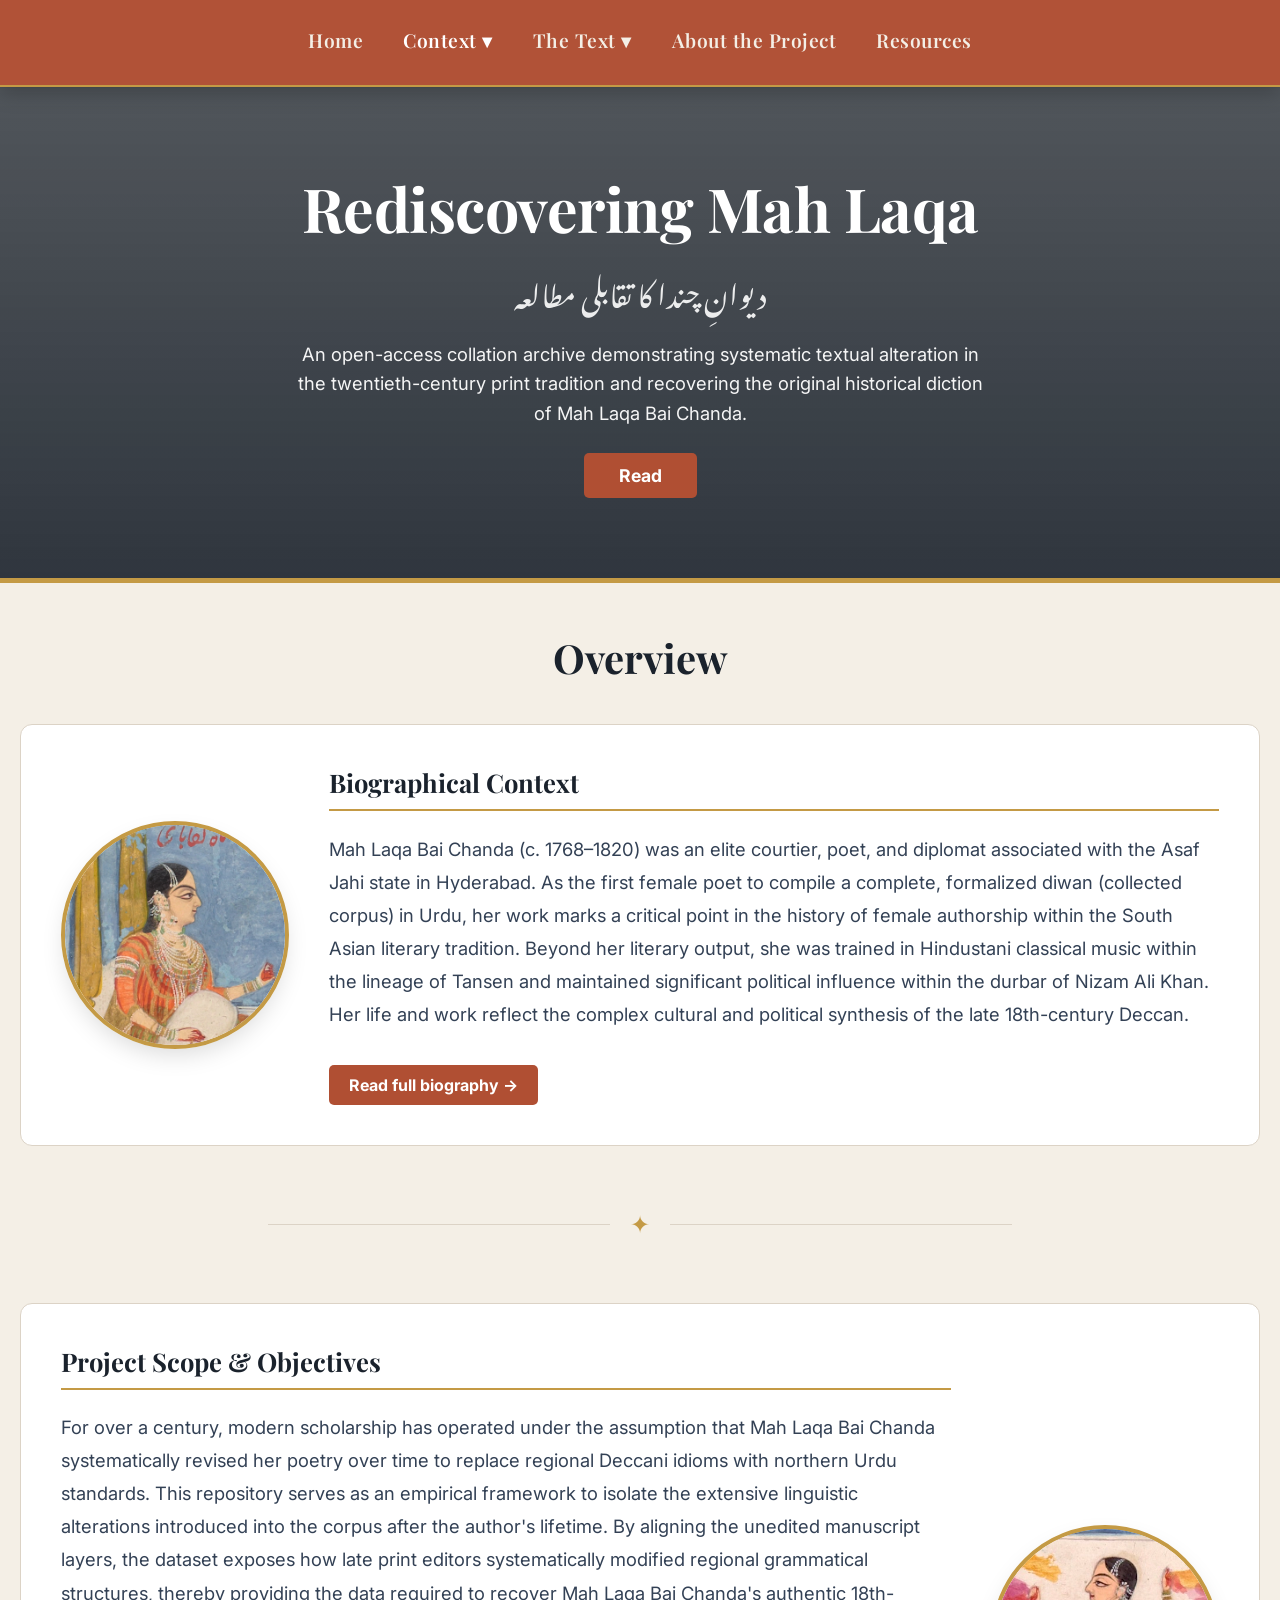
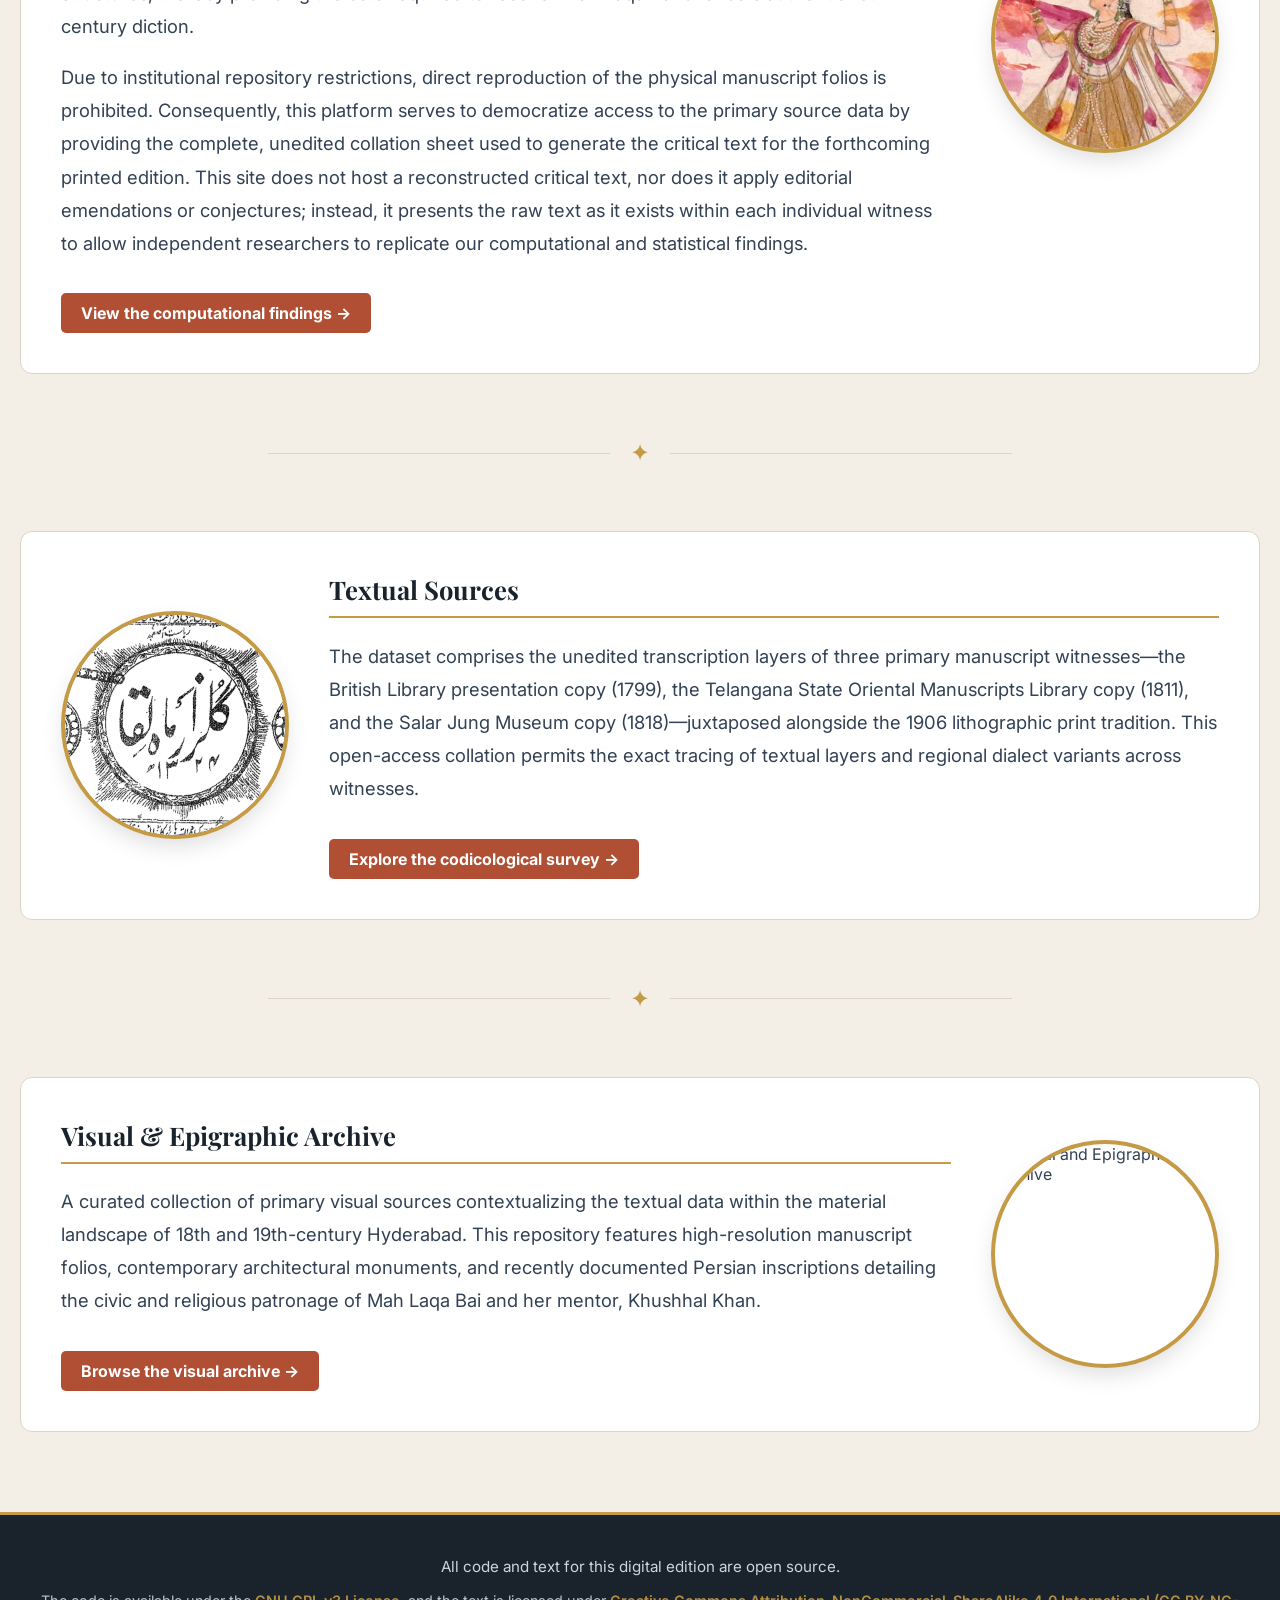
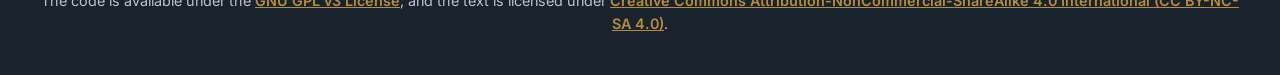
==== commit 004355da: "Update 'Downloads' link to 'Resources' for consistency across multiple pages" ====
--- a/index.html
+++ b/index.html
@@ -37,7 +37,7 @@
                 </div>
             </li>
             <li><a href="about-project.html">About the Project</a></li>
-            <li><a href="downloads.html">Downloads</a></li>
+            <li><a href="downloads.html">Resources</a></li>
         </ul>
     </nav>
 
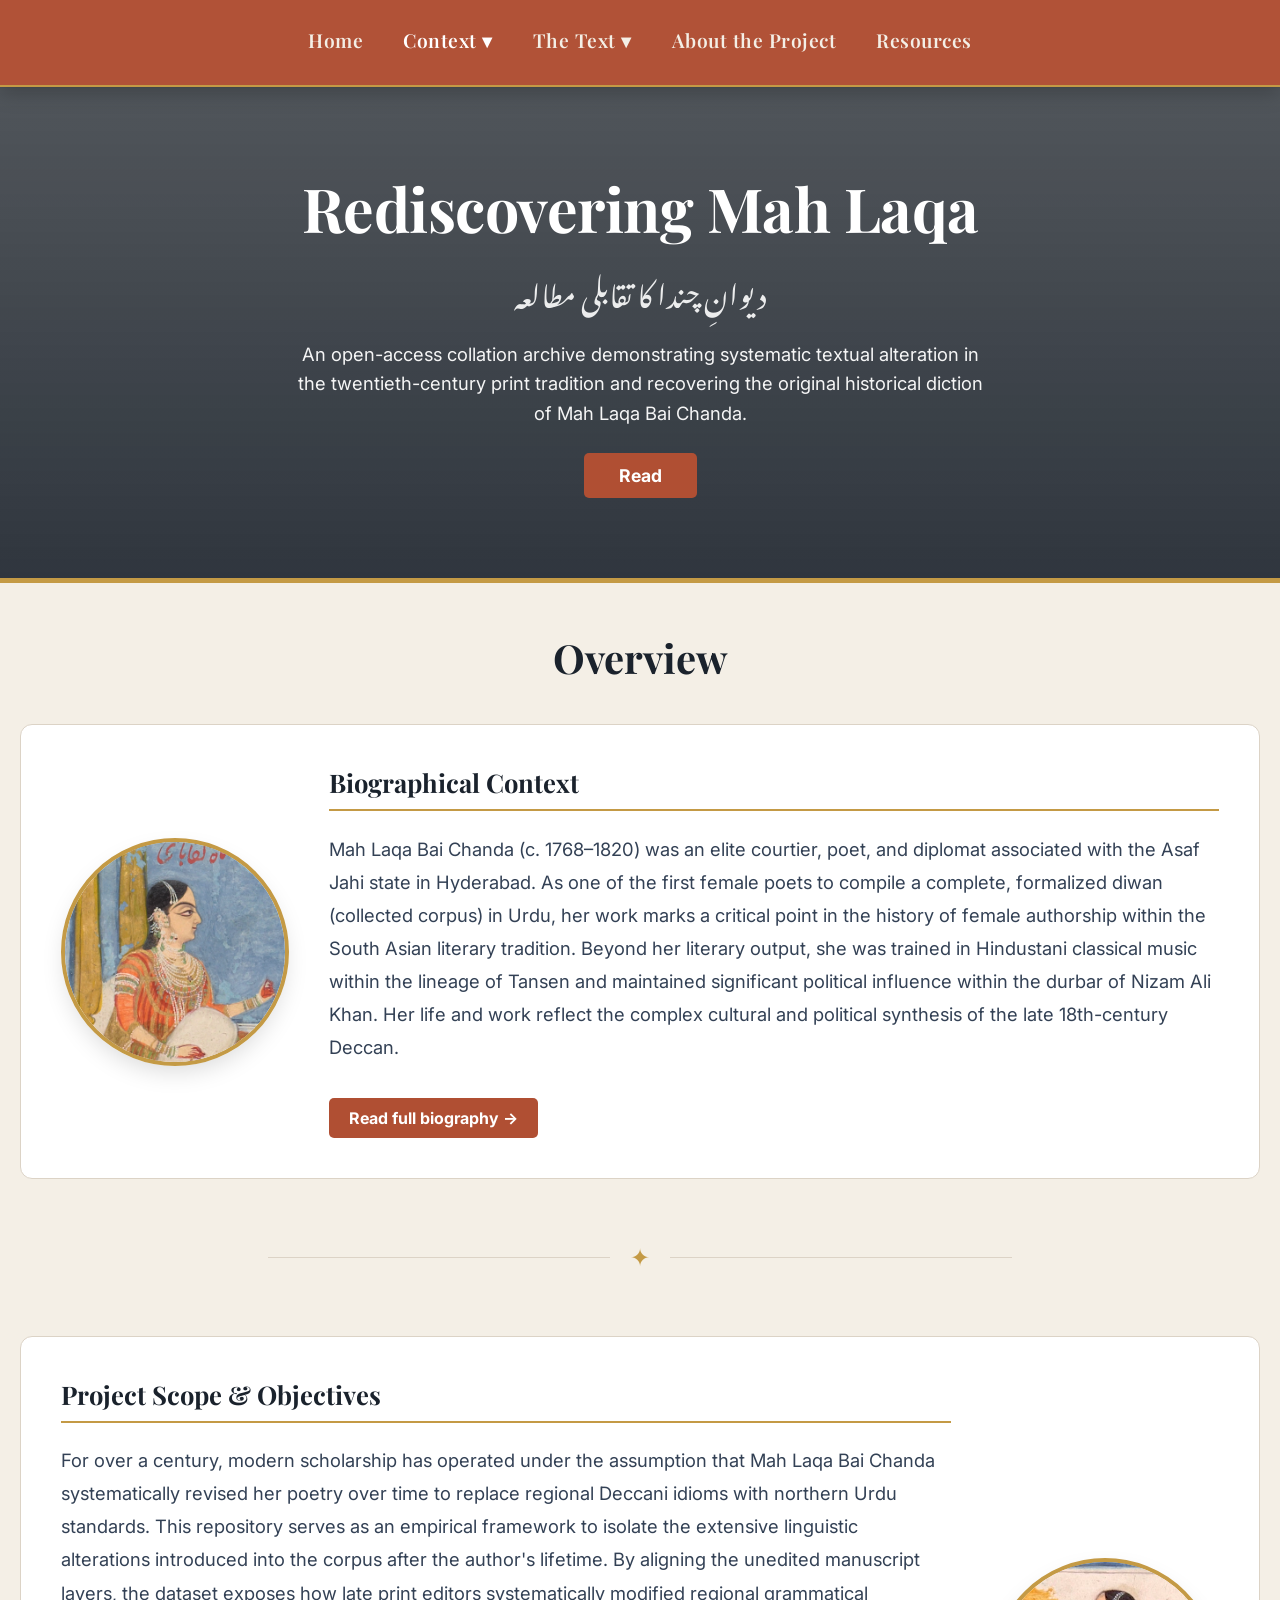
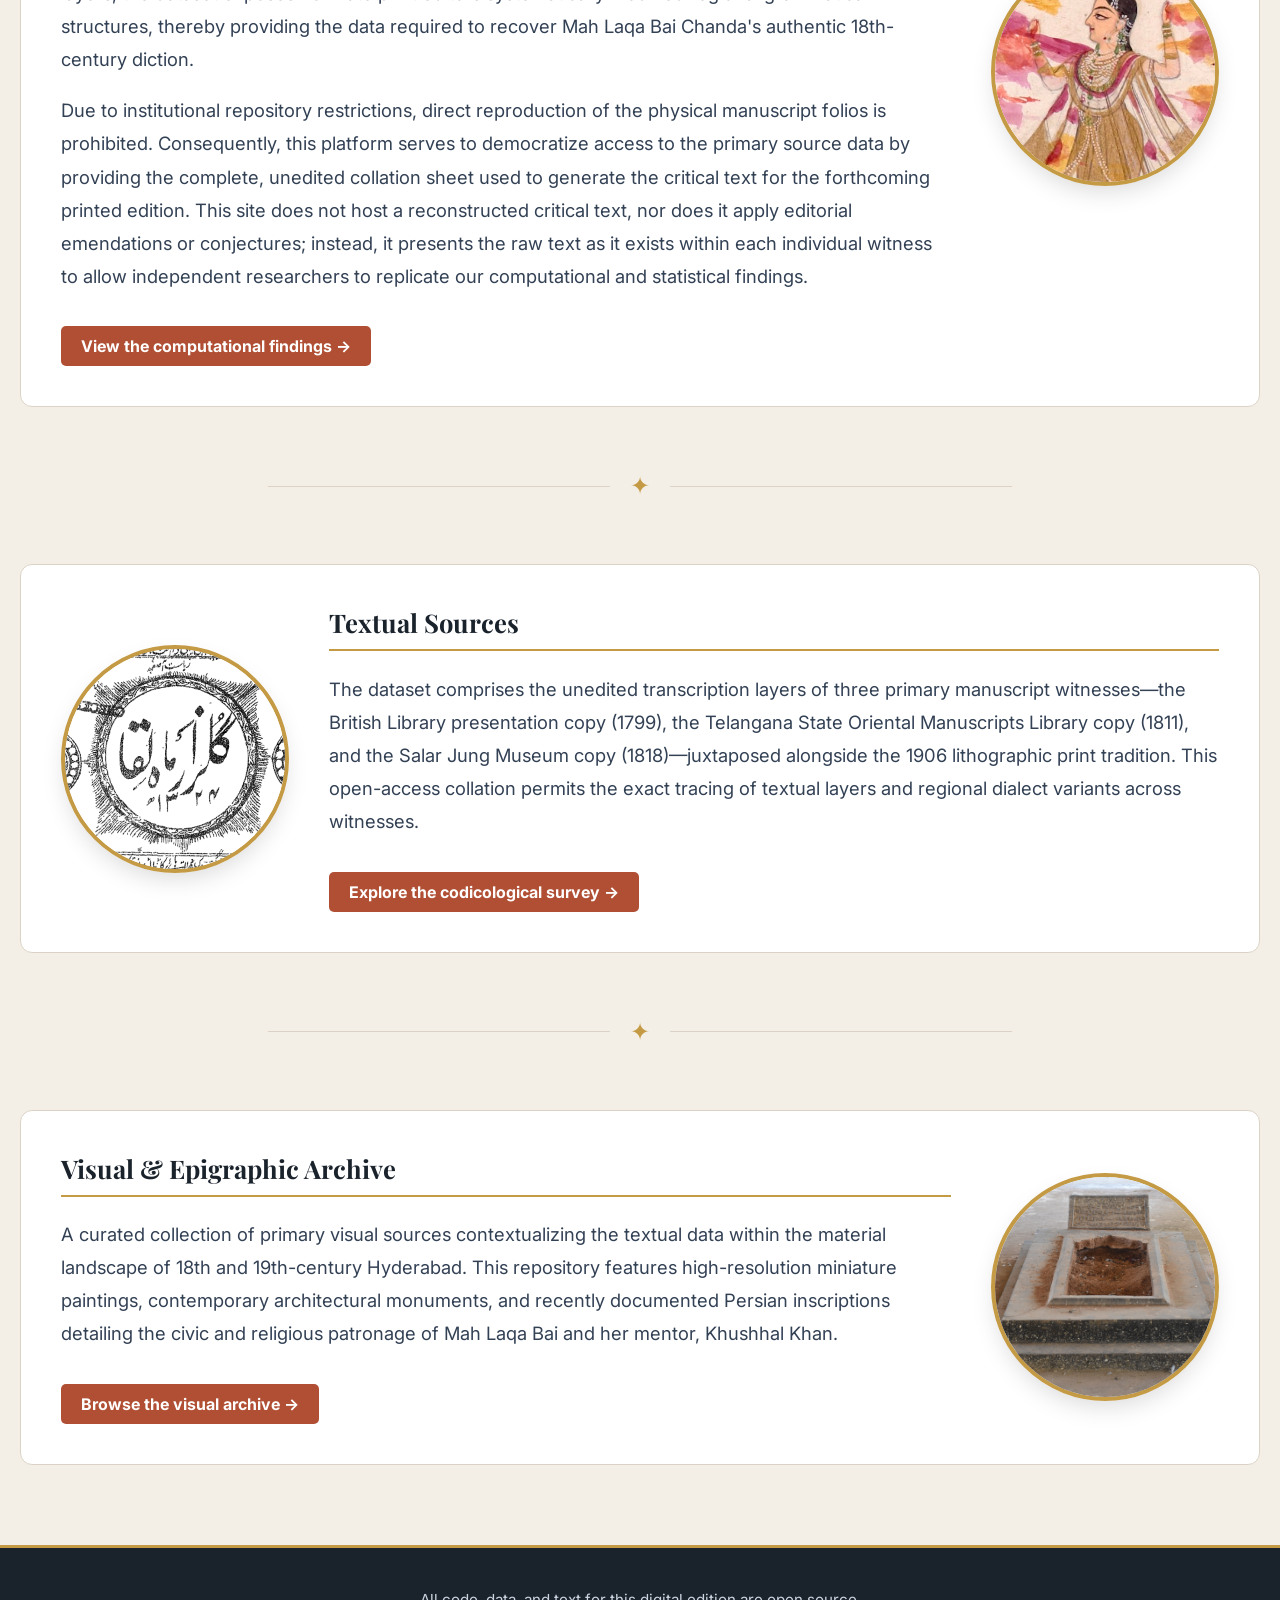
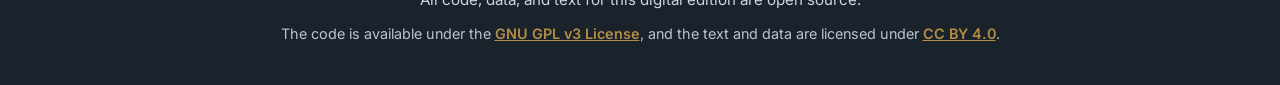
==== commit 2517769e: "Update biographical context and visual archive descriptions for clarity and accuracy" ====
--- a/index.html
+++ b/index.html
@@ -58,7 +58,7 @@
             <img src="portrait.png" alt="Mah Laqa Bai Chanda" class="bio-image">
             <div>
                 <h2 style="color: var(--primary); margin-top: 0; border-bottom: 2px solid var(--accent); padding-bottom: 10px; font-family: 'Playfair Display', serif; font-size: 1.6rem;">Biographical Context</h2>
-                <p style="font-size: 1.15rem; line-height: 1.8;">Mah Laqa Bai Chanda (c. 1768–1820) was an elite courtier, poet, and diplomat associated with the Asaf Jahi state in Hyderabad. As the first female poet to compile a complete, formalized diwan (collected corpus) in Urdu, her work marks a critical point in the history of female authorship within the South Asian literary tradition. Beyond her literary output, she was trained in Hindustani classical music within the lineage of Tansen and maintained significant political influence within the durbar of Nizam Ali Khan. Her life and work reflect the complex cultural and political synthesis of the late 18th-century Deccan.</p>
+                <p style="font-size: 1.15rem; line-height: 1.8;">Mah Laqa Bai Chanda (c. 1768–1820) was an elite courtier, poet, and diplomat associated with the Asaf Jahi state in Hyderabad. As one of the first female poets to compile a complete, formalized diwan (collected corpus) in Urdu, her work marks a critical point in the history of female authorship within the South Asian literary tradition. Beyond her literary output, she was trained in Hindustani classical music within the lineage of Tansen and maintained significant political influence within the durbar of Nizam Ali Khan. Her life and work reflect the complex cultural and political synthesis of the late 18th-century Deccan.</p>
                 <a href="about.html" style="display: inline-block; margin-top: 15px; padding: 10px 20px; background: rgba(176, 79, 51, 1); color: white; text-decoration: none; border-radius: 5px; font-weight: bold; font-family: 'Inter', sans-serif;">Read full biography →</a>
             </div>
         </div>
@@ -89,10 +89,10 @@
         <div class="ornate-divider"><span>✦</span></div>
 
         <div class="bio-section bio-reverse">
-            <img src="Mausoleum of Mah Laqa Bai.jpg" alt="Visual and Epigraphic Archive" class="bio-image">
+            <img src="The_grave_of_Mah_Laqa_Bai_Chanda.jpg" alt="Visual and Epigraphic Archive" class="bio-image">
             <div>
                 <h2 style="color: var(--primary); margin-top: 0; border-bottom: 2px solid var(--accent); padding-bottom: 10px; font-family: 'Playfair Display', serif; font-size: 1.6rem;">Visual & Epigraphic Archive</h2>
-                <p style="font-size: 1.15rem; line-height: 1.8;">A curated collection of primary visual sources contextualizing the textual data within the material landscape of 18th and 19th-century Hyderabad. This repository features high-resolution manuscript folios, contemporary architectural monuments, and recently documented Persian inscriptions detailing the civic and religious patronage of Mah Laqa Bai and her mentor, Khushhal Khan.</p>
+                <p style="font-size: 1.15rem; line-height: 1.8;">A curated collection of primary visual sources contextualizing the textual data within the material landscape of 18th and 19th-century Hyderabad. This repository features high-resolution miniature paintings, contemporary architectural monuments, and recently documented Persian inscriptions detailing the civic and religious patronage of Mah Laqa Bai and her mentor, Khushhal Khan.</p>
                 <a href="gallery.html" style="display: inline-block; margin-top: 15px; padding: 10px 20px; background: rgba(176, 79, 51, 1); color: white; text-decoration: none; border-radius: 5px; font-weight: bold; font-family: 'Inter', sans-serif;">Browse the visual archive →</a>
             </div>
         </div>
@@ -101,9 +101,9 @@
 
     <footer style="margin-top: 80px; padding: 40px 20px; background-color: var(--primary); color: #cbd5e1; text-align: center; font-size: 0.95rem; border-top: 3px solid var(--accent); line-height: 1.6; font-family: 'Inter', sans-serif;">
         <div style="max-width: 1200px; margin: 0 auto;">
-            <p style="margin: 0 0 10px 0;">All code and text for this digital edition are open source.</p>
+            <p style="margin: 0 0 10px 0;">All code, data, and text for this digital edition are open source.</p>
             <p style="margin: 0; font-size: 0.9rem; opacity: 0.9;">
-                The code is available under the <a href="https://www.gnu.org/licenses/gpl-3.0.html" target="_blank" rel="noopener" style="color: var(--accent); text-decoration: underline; font-weight: 600;">GNU GPL v3 License</a>, and the text is licensed under <a href="https://creativecommons.org/licenses/by-nc-sa/4.0/" target="_blank" rel="noopener" style="color: var(--accent); text-decoration: underline; font-weight: 600;">Creative Commons Attribution-NonCommercial-ShareAlike 4.0 International (CC BY-NC-SA 4.0)</a>.
+                The code is available under the <a href="https://www.gnu.org/licenses/gpl-3.0.html" target="_blank" rel="noopener" style="color: var(--accent); text-decoration: underline; font-weight: 600;">GNU GPL v3 License</a>, and the text and data are licensed under <a href="https://creativecommons.org/licenses/by/4.0/" target="_blank" rel="noopener" style="color: var(--accent); text-decoration: underline; font-weight: 600;">CC BY 4.0</a>.
             </p>
         </div>
     </footer>
